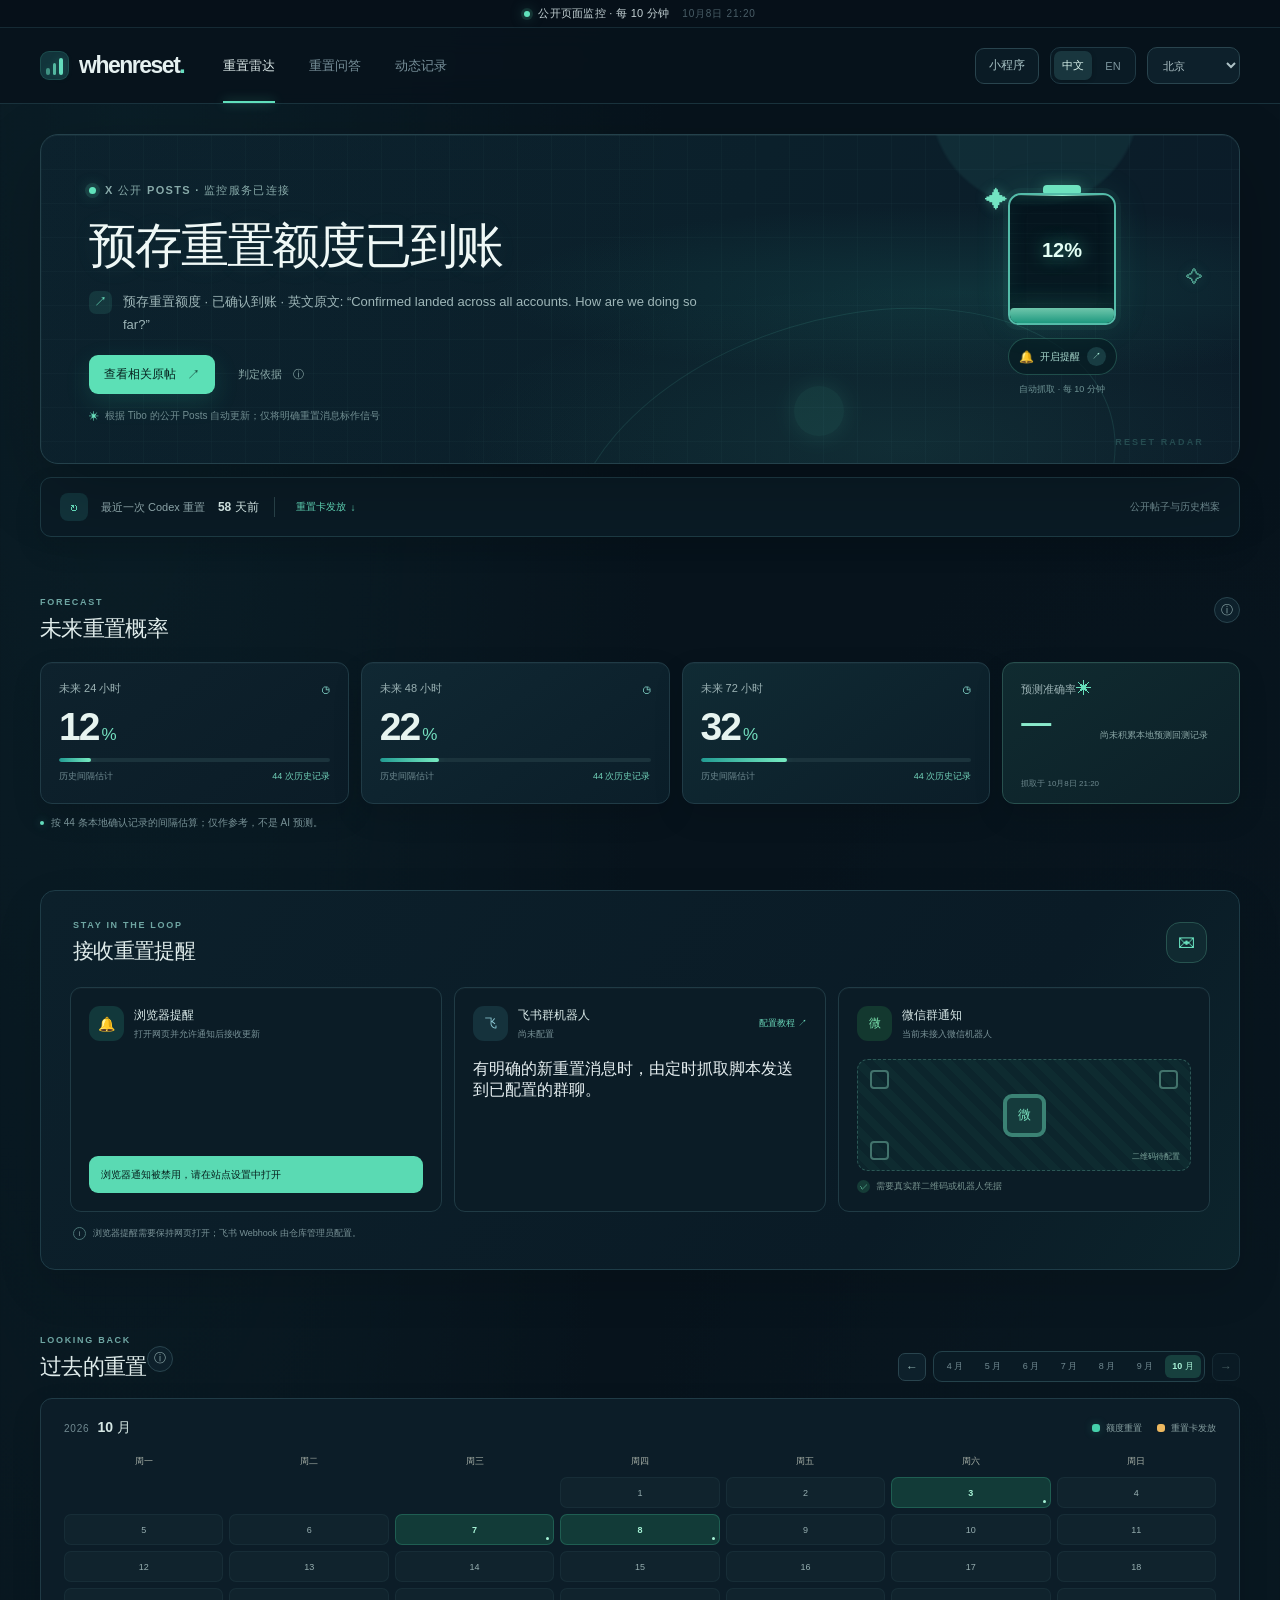
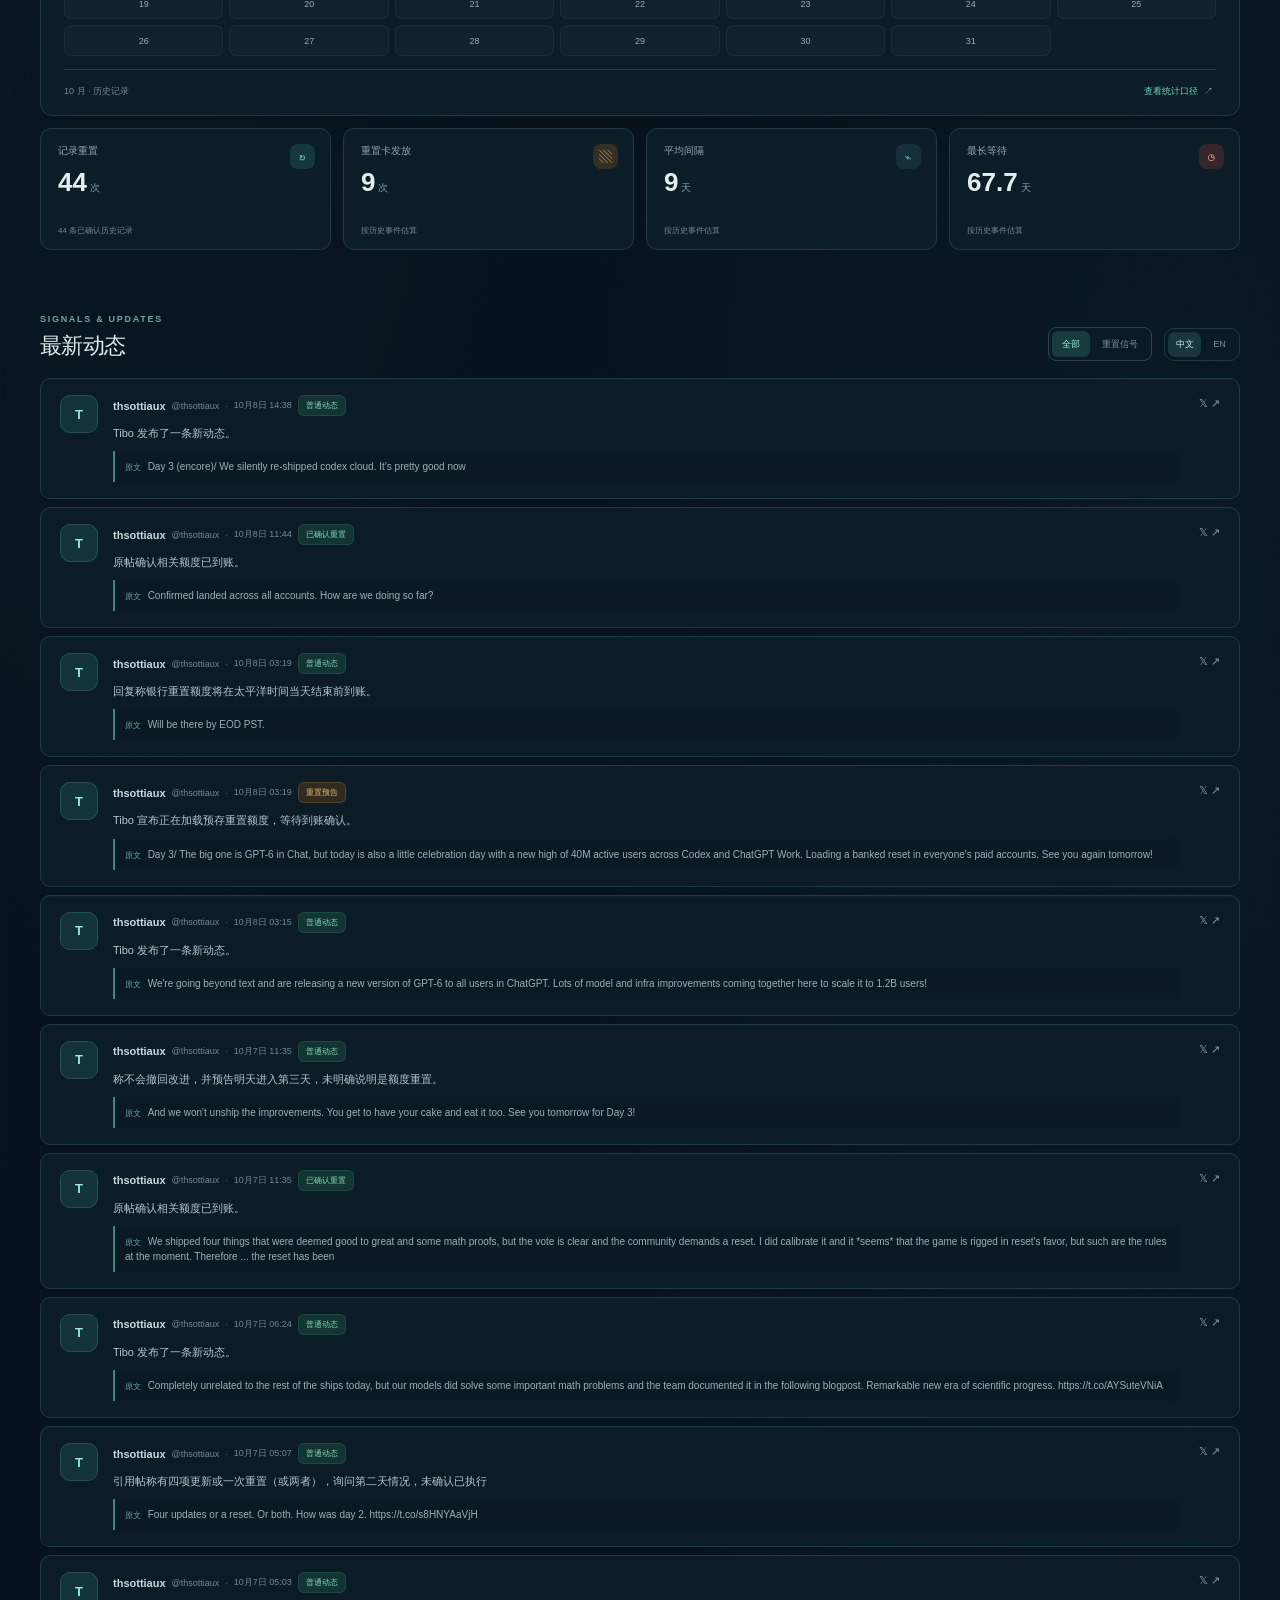
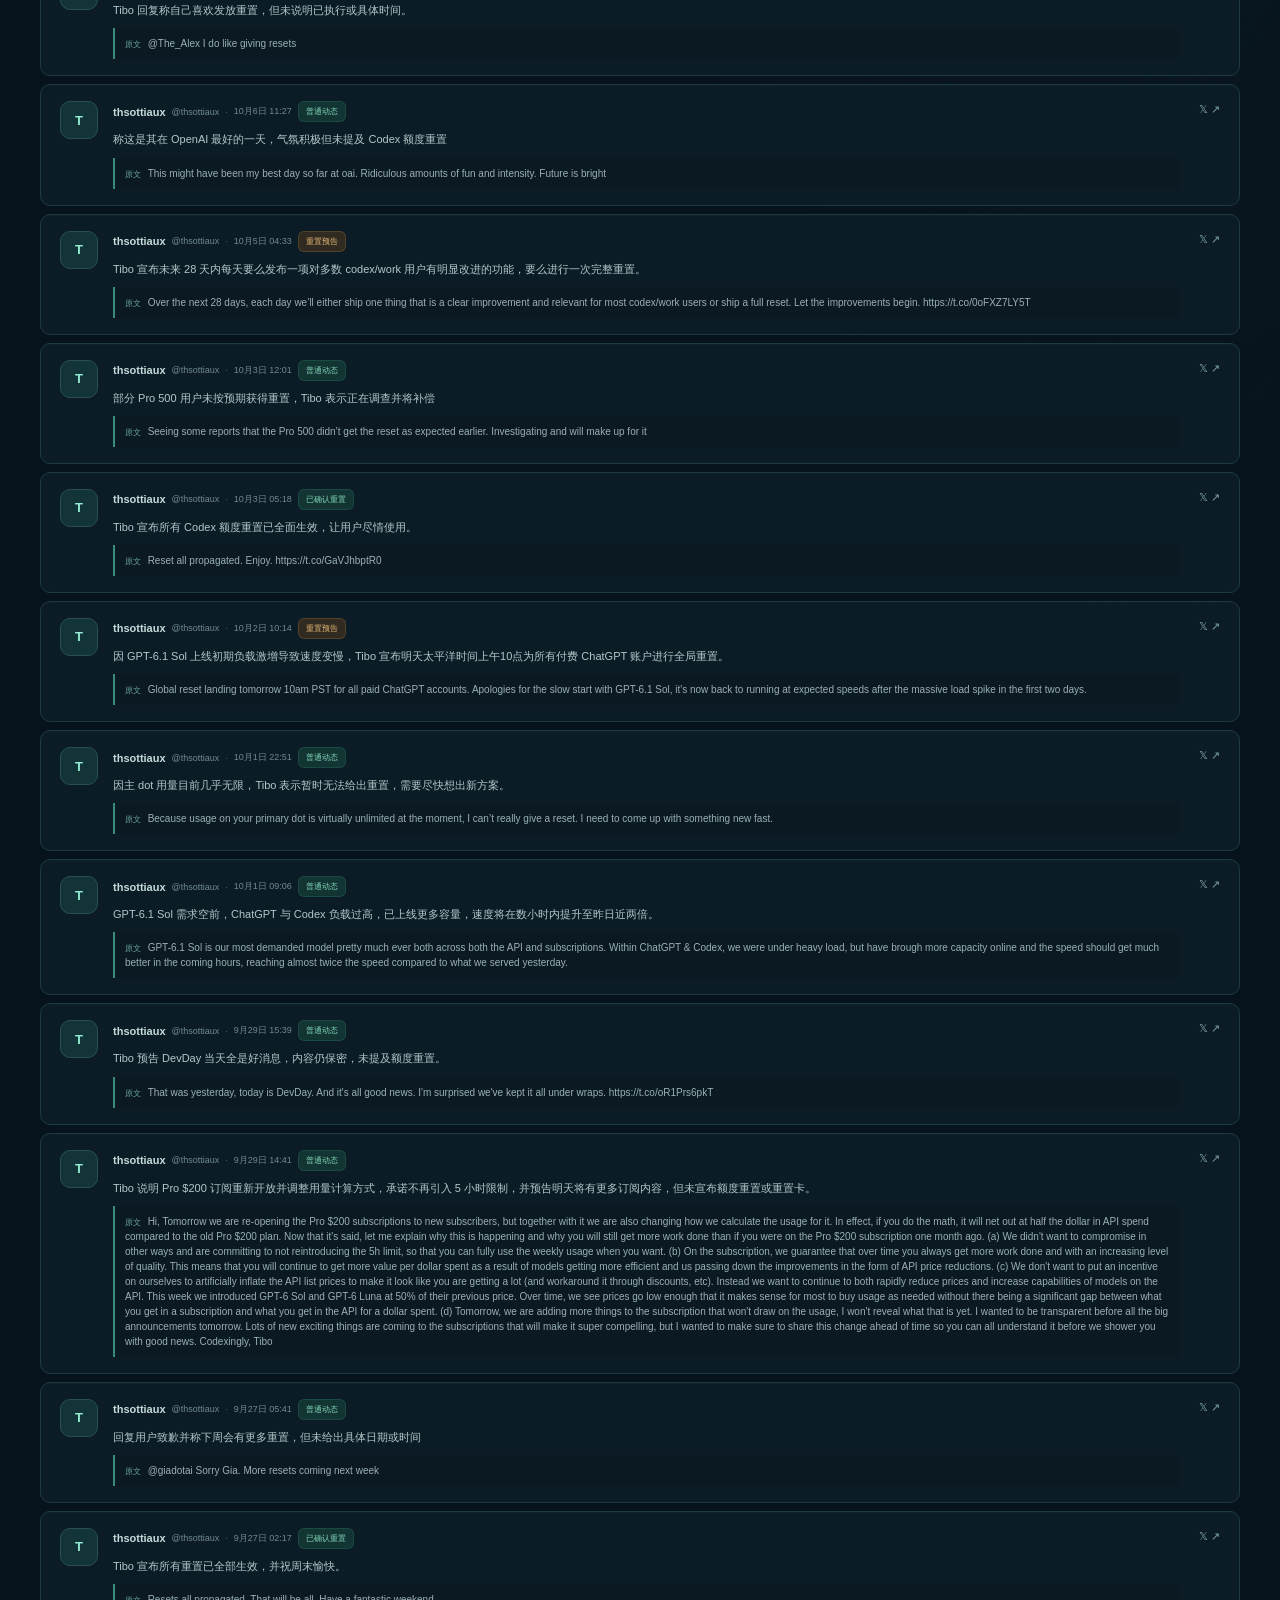
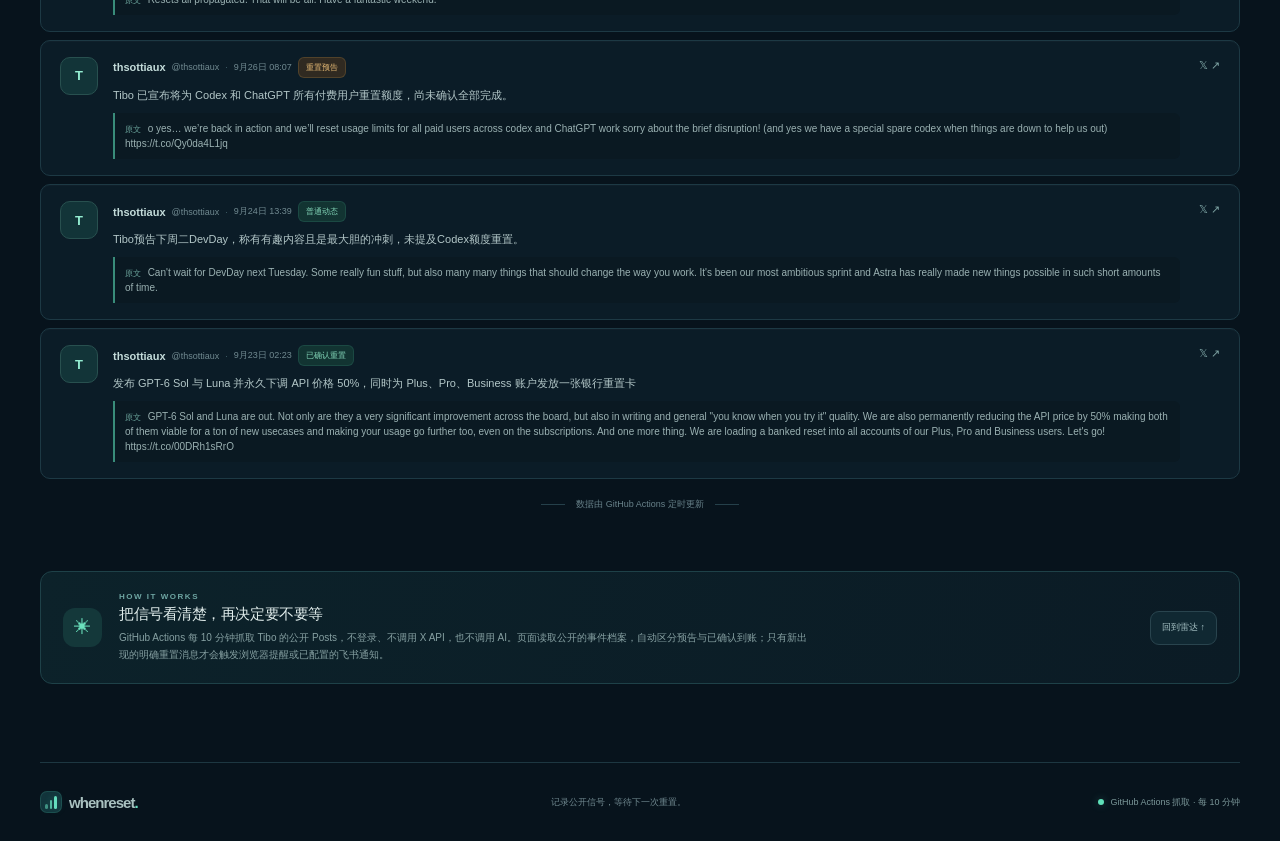
==== index.html @ 8fe9913c "Build GitHub Pages reset monitor" ====
<!doctype html>
<html lang="zh-CN">
<head>
  <meta charset="utf-8">
  <meta name="viewport" content="width=device-width, initial-scale=1">
  <meta name="theme-color" content="#07131c">
  <meta name="description" content="WHENRESET · Codex 重置监控">
  <title>Codex 重置监控 · WHENRESET</title>
  <link rel="stylesheet" href="./styles.css">
  <link rel="stylesheet" href="./signal-console.css">
  <script src="./app.js" defer></script>
</head>
<body>
  <div class="demo-ribbon"><span class="demo-dot" id="connectionDot"></span><span id="demoBadge" data-copy="demoBadge">本机公开抓取 · 正在连接</span><span class="demo-ribbon__date" id="lastUpdatedAt">等待首次抓取</span></div>
  <header class="site-header">
    <div class="header-inner">
      <a class="brand" href="#top" aria-label="WHENRESET 首页">
        <span class="brand-mark"><span></span><span></span><span></span></span>
        <span>whenreset<span class="brand-period">.</span></span>
      </a>
      <nav class="primary-nav" aria-label="主导航">
        <a class="active" href="#radar" data-copy="navRadar">重置雷达</a>
        <a href="#how" data-copy="navGuide">重置问答</a>
        <a href="#feed" data-copy="navCases">动态记录</a>
      </nav>
      <div class="header-actions">
        <button class="button button--small button--outline" id="miniProgramButton" data-copy="miniProgram">小程序</button>
        <div class="language-switch" aria-label="页面语言">
          <button class="selected" type="button" data-lang="zh">中文</button>
          <button type="button" data-lang="en">EN</button>
        </div>
        <label class="sr-only" for="timezone" data-copy="timezoneLabel">选择显示时区</label>
        <select id="timezone" class="timezone-select">
          <option value="Asia/Shanghai" data-copy="tzBeijing">北京</option>
          <option value="UTC">UTC</option>
          <option value="America/Los_Angeles" data-copy="tzLosAngeles">洛杉矶</option>
          <option value="America/New_York" data-copy="tzNewYork">纽约</option>
          <option value="Europe/London" data-copy="tzLondon">伦敦</option>
          <option value="Asia/Tokyo" data-copy="tzTokyo">东京</option>
        </select>
      </div>
      <button class="mobile-menu" id="mobileMenu" aria-label="打开导航"><span></span><span></span></button>
    </div>
  </header>

  <main id="top" class="page-shell">
    <section class="hero-panel" id="radar" aria-labelledby="heroTitle">
      <div class="hero-orb hero-orb--one"></div><div class="hero-orb hero-orb--two"></div>
      <div class="hero-copy">
        <div class="eyebrow"><span class="pulse-dot"></span><span id="connectionBadge" data-copy="heroEyebrow">重点关注 · 本地时间</span></div>
          <h1 id="heroTitle" data-copy="heroTitle">正在读取监控数据</h1>
        <div class="hero-summary">
          <span class="summary-mark">↗</span>
          <p id="heroSummary" data-copy="heroSummary">页面会读取本机脚本抓取的 Tibo 公开 Posts；等待本地数据服务连接。</p>
        </div>
        <div class="hero-actions">
          <a class="button button--dark" href="https://x.com/thsottiaux" target="_blank" rel="noreferrer">
            <span data-copy="viewPost">查看相关原帖</span><span class="button-arrow">↗</span>
          </a>
          <button class="button button--text" data-modal="basis" type="button"><span data-copy="whySignal">为什么是积极信号</span><span>ⓘ</span></button>
        </div>
        <div class="hero-footnote"><span class="mini-star">✳</span><span data-copy="heroDisclaimer">基于公开信息的观察，不代表官方到账确认</span></div>
      </div>
      <div class="hero-art" aria-label="历史重置概率估算">
        <span class="art-spark art-spark--a">✦</span><span class="art-spark art-spark--b">✧</span>
        <div class="battery-shell" id="batteryShell" aria-label="基于历史的重置概率">
          <div class="battery-cap"></div><div class="battery-inner"><div class="battery-fill" id="batteryFill"></div><div class="battery-face"><span class="eye eye--left"></span><span class="eye eye--right"></span><span class="smile"></span></div></div>
          <div class="battery-percent" id="batteryPercent">—</div>
        </div>
        <a class="wish-button" href="#subscribe"><span>🔔</span><span data-copy="wish">开启提醒</span><b>↗</b></a>
        <span class="art-caption" data-copy="localDemo">本机抓取 · 每 5 分钟</span>
      </div>
      <span class="hero-watermark">RESET RADAR</span>
    </section>

    <section class="last-reset-strip">
      <div class="strip-icon">↻</div>
      <span data-copy="lastReset">最近一次 Codex 重置</span>
      <strong id="lastResetValue" data-copy="oneDayAgo">—</strong>
      <span class="strip-separator"></span>
      <button class="text-link" type="button" data-modal="resetCard"><span data-copy="cardIssued">重置卡发放</span><span>↓</span></button>
      <span class="strip-meta" data-copy="communityConfirm">公开帖子与历史档案</span>
    </section>

    <section class="probability-section" aria-labelledby="probTitle">
      <div class="section-heading">
        <div><span class="section-kicker" data-copy="forecastKicker">FORECAST</span><h2 id="probTitle" data-copy="forecastTitle">未来重置概率</h2></div>
        <button class="info-button" type="button" data-modal="probability" aria-label="概率说明">ⓘ</button>
      </div>
      <div class="probability-grid">
        <article class="prob-card prob-card--first"><div class="prob-top"><span data-copy="within24">未来 24 小时</span><span class="prob-icon">◷</span></div><div class="prob-number"><strong id="prob24">—</strong><span id="prob24Suffix"></span></div><div class="prob-meter"><span id="meter24" style="--meter:0%"></span></div><div class="prob-foot"><span data-copy="sampleModel">历史间隔估计</span><span id="prob24Note">—</span></div></article>
        <article class="prob-card prob-card--second"><div class="prob-top"><span data-copy="within48">未来 48 小时</span><span class="prob-icon">◷</span></div><div class="prob-number"><strong id="prob48">—</strong><span id="prob48Suffix"></span></div><div class="prob-meter"><span id="meter48" style="--meter:0%"></span></div><div class="prob-foot"><span data-copy="sampleModel">历史间隔估计</span><span id="prob48Note">—</span></div></article>
        <article class="prob-card prob-card--third"><div class="prob-top"><span data-copy="within72">未来 72 小时</span><span class="prob-icon">◷</span></div><div class="prob-number"><strong id="prob72">—</strong><span id="prob72Suffix"></span></div><div class="prob-meter"><span id="meter72" style="--meter:0%"></span></div><div class="prob-foot"><span data-copy="sampleModel">历史间隔估计</span><span id="prob72Note">—</span></div></article>
        <article class="accuracy-card"><div class="accuracy-top"><span data-copy="accuracy">预测准确率</span><span class="accuracy-spark">✳</span></div><strong id="accuracyValue">—</strong><div class="accuracy-copy" id="accuracyHint" data-copy="accuracyHint">本地尚无足够的预测回测记录</div><span class="accuracy-date" id="updatedAt" data-copy="updatedAt">尚未更新</span></article>
      </div>
      <p class="section-note"><span class="note-dot"></span><span id="probDisclaimer" data-copy="probDisclaimer">历史样本不足时不显示概率估算。</span></p>
    </section>

    <section class="subscribe-section" id="subscribe">
      <div class="subscribe-heading"><div><span class="section-kicker" data-copy="notifyKicker">STAY IN THE LOOP</span><h2 data-copy="notifyTitle">接收重置提醒</h2></div><span class="subscribe-illustration">✉</span></div>
      <div class="subscribe-grid">
        <article class="subscribe-card">
          <div class="subscribe-card__head"><span class="channel-icon channel-icon--mail">🔔</span><div><h3 data-copy="browserTitle">浏览器提醒</h3><p data-copy="browserHint">打开网页并允许通知后接收更新</p></div></div>
          <button class="button button--olive button--full" id="browserAlertButton" type="button"><span data-copy="browserAlert">开启本机浏览器提醒</span><span>→</span></button>
        </article>
        <article class="subscribe-card">
          <div class="subscribe-card__head"><span class="channel-icon channel-icon--feishu">飞</span><div><h3 data-copy="feishuTitle">飞书群机器人</h3><p id="feishuStatus" data-copy="feishuHint">可选：管理员在仓库密钥中配置</p></div><button class="help-link" type="button" data-modal="feishuHelp" data-copy="setupGuide">配置教程 ↗</button></div>
          <p class="channel-note" data-copy="feishuBody">有明确的新重置消息时，由定时抓取脚本发送到已配置的群聊。</p>
        </article>
        <div class="subscribe-card subscribe-card--wechat">
          <div class="subscribe-card__head"><span class="channel-icon channel-icon--wechat">微</span><div><h3 data-copy="wechatTitle">微信群通知</h3><p data-copy="wechatHint">扫码加入提醒群</p></div></div>
          <button class="qr-placeholder" type="button" id="qrButton" aria-label="查看微信群二维码"><span class="qr-corners"><i></i><i></i><i></i></span><span class="qr-symbol">微</span><span class="qr-caption" data-copy="qrDemo">二维码待配置</span></button>
          <div class="qr-bottom"><span class="qr-check">✓</span><span data-copy="qrComing">真实通知接入后开放</span></div>
        </div>
      </div>
      <p class="demo-note"><span>i</span><span id="formDisclaimer" data-copy="formDisclaimer">浏览器提醒需要保持网页打开；飞书 Webhook 由仓库管理员配置。</span></p>
    </section>

    <section class="history-section" id="history">
      <div class="history-header">
        <div class="section-heading section-heading--compact"><div><span class="section-kicker" data-copy="historyKicker">LOOKING BACK</span><h2 data-copy="historyTitle">过去的重置</h2></div><button class="info-button" type="button" data-modal="historyHelp" aria-label="历史统计说明">ⓘ</button></div>
        <div class="history-controls"><button class="month-arrow" id="prevMonth" aria-label="上个月">←</button><div class="month-tabs" id="monthTabs"></div><button class="month-arrow" id="nextMonth" aria-label="下个月">→</button></div>
      </div>
      <div class="calendar-card">
        <div class="calendar-top"><div><span class="calendar-year">2026</span><strong id="selectedMonthLabel">10 月</strong></div><div class="calendar-legend"><span><i class="legend-dot legend-dot--reset"></i><span data-copy="resetLegend">额度重置</span></span><span><i class="legend-dot legend-dot--card"></i><span data-copy="cardLegend">重置卡发放</span></span></div></div>
        <div class="calendar-grid" id="calendarGrid"></div>
        <div class="calendar-bottom"><span id="calendarCaption">10 月 · 等待本机数据</span><button class="calendar-more" data-modal="historyHelp" type="button"><span data-copy="historyDetails">查看统计口径</span><span>↗</span></button></div>
      </div>
      <div class="stat-grid">
        <article class="stat-card"><span class="stat-icon">↻</span><span data-copy="statResets">记录重置</span><strong id="statResetsValue">—</strong><small id="statSource" data-copy="fromHistory">来自本地历史记录</small></article>
        <article class="stat-card"><span class="stat-icon stat-icon--amber">▧</span><span data-copy="statCards">重置卡发放</span><strong id="statCardsValue">—</strong><small data-copy="fromHistory">来自本地历史记录</small></article>
        <article class="stat-card"><span class="stat-icon stat-icon--blue">⌁</span><span data-copy="statAverage">平均间隔</span><strong id="statAverageValue">—</strong><small data-copy="fromHistory">按已确认事件估算</small></article>
        <article class="stat-card"><span class="stat-icon stat-icon--rose">◷</span><span data-copy="statLongest">最长等待</span><strong id="statLongestValue">—</strong><small data-copy="fromHistory">按已确认事件估算</small></article>
      </div>
    </section>

    <section class="feed-section" id="feed">
      <div class="feed-heading"><div><span class="section-kicker" data-copy="feedKicker">SIGNALS & UPDATES</span><h2 data-copy="feedTitle">最新动态</h2></div><div class="feed-actions"><div class="feed-filter" role="group" aria-label="动态筛选"><button class="selected" type="button" data-filter="all" data-copy="allUpdates">全部</button><button type="button" data-filter="signal" data-copy="signalOnly">重置信号</button></div><div class="language-switch language-switch--feed"><button class="selected" type="button" data-feed-lang="zh">中文</button><button type="button" data-feed-lang="en">EN</button></div></div></div>
      <div class="feed-list" id="feedList"></div>
      <div class="feed-end"><span></span><span id="feedEnd" data-copy="feedEnd">正在读取本机数据…</span><span></span></div>
    </section>

    <section class="how-section" id="how">
      <div class="how-icon">✳</div><div><span class="section-kicker" data-copy="howKicker">HOW IT WORKS</span><h2 data-copy="howTitle">把信号看清楚，再决定要不要等</h2><p data-copy="howCopy">后台每 5 分钟抓取 Tibo 的公开 Posts，不登录、不调用 X API。页面会区分重置预告和到账确认。</p></div><a href="#radar" class="button button--outline" data-copy="backToTop">回到雷达 ↑</a>
    </section>
  </main>

  <footer class="site-footer"><a class="brand brand--footer" href="#top"><span class="brand-mark"><span></span><span></span><span></span></span><span>whenreset<span class="brand-period">.</span></span></a><span data-copy="footerCopy">记录公开信号，等待下一次重置。</span><span class="footer-status"><i></i><span data-copy="previewOnly">本地公开抓取 · 每 5 分钟</span></span></footer>

  <div class="toast" id="toast" role="status" aria-live="polite"></div>
  <dialog class="info-dialog" id="infoDialog">
    <div class="dialog-top"><span class="dialog-symbol" id="dialogSymbol">✳</span><button class="dialog-close" id="dialogClose" aria-label="关闭">×</button></div>
    <span class="section-kicker" id="dialogKicker">ABOUT THIS PREVIEW</span><h2 id="dialogTitle">说明</h2><p id="dialogBody"></p><button class="button button--dark dialog-ok" id="dialogOk" type="button">知道了</button>
  </dialog>
  <div class="mobile-nav" id="mobileNav"><a href="#radar" data-copy="navRadar">重置雷达</a><a href="#how" data-copy="navGuide">重置问答</a><a href="#feed" data-copy="navCases">动态记录</a><a href="#subscribe" data-copy="notifyTitle">通知设置</a><div class="mobile-language"><span data-copy="pageLanguage">页面语言</span><div class="language-switch"><button class="selected" type="button" data-lang="zh">中文</button><button type="button" data-lang="en">EN</button></div></div></div>
</body>
</html>
---- styles.css ----
:root {
  color-scheme: light;
  --ink: #26392f;
  --ink-soft: #53645a;
  --muted: #87918a;
  --olive: #728768;
  --olive-dark: #52684d;
  --olive-pale: #e8efe4;
  --cream: #f7f8f4;
  --paper: #fff;
  --line: #e9ece7;
  --amber: #c78a41;
  --shadow: 0 18px 45px rgba(42, 59, 48, .055);
  font-family: 'DM Sans', 'Noto Sans SC', 'Microsoft YaHei', sans-serif;
  color: var(--ink);
  background: var(--cream);
  font-synthesis: none;
  text-rendering: optimizeLegibility;
}

* { box-sizing: border-box; }
html { scroll-behavior: smooth; scroll-padding-top: 96px; }
body { margin: 0; min-width: 320px; background: var(--cream); }
button, input, select { font: inherit; }
button, a, select { -webkit-tap-highlight-color: transparent; }
button { color: inherit; }
a { color: inherit; text-decoration: none; }
button:focus-visible, a:focus-visible, input:focus-visible, select:focus-visible { outline: 3px solid rgba(117, 143, 105, .34); outline-offset: 3px; }
.sr-only { position: absolute; width: 1px; height: 1px; padding: 0; margin: -1px; overflow: hidden; clip: rect(0, 0, 0, 0); white-space: nowrap; border: 0; }

.demo-ribbon { height: 28px; display: flex; justify-content: center; align-items: center; gap: 8px; color: #f8faf4; background: #35473d; font-size: 11px; letter-spacing: .025em; }
.demo-dot { width: 6px; height: 6px; border-radius: 50%; background: #e6bd73; box-shadow: 0 0 0 3px rgba(230, 189, 115, .18); }
.demo-ribbon__date { margin-left: 5px; opacity: .6; font-size: 10px; letter-spacing: .08em; }
.site-header { position: sticky; z-index: 5; top: 0; height: 76px; background: rgba(255,255,255,.93); border-bottom: 1px solid rgba(230, 233, 227, .8); backdrop-filter: blur(14px); }
.header-inner { width: min(1160px, calc(100% - 48px)); height: 100%; margin: auto; display: flex; align-items: center; gap: 43px; }
.brand { display: inline-flex; align-items: center; gap: 10px; flex: 0 0 auto; font-size: 23px; font-weight: 700; letter-spacing: -.07em; color: #34483b; }
.brand-period { color: #a2b28e; }
.brand-mark { width: 29px; height: 29px; display: inline-flex; align-items: end; gap: 3px; padding: 5px 6px; border-radius: 9px; background: #e9efe3; }
.brand-mark span { display: block; width: 4px; border-radius: 5px; background: #718466; }
.brand-mark span:nth-child(1) { height: 7px; opacity: .55; }
.brand-mark span:nth-child(2) { height: 12px; opacity: .78; }
.brand-mark span:nth-child(3) { height: 17px; }
.primary-nav { height: 100%; display: flex; align-items: center; gap: 34px; flex: 1; }
.primary-nav a { position: relative; display: inline-flex; height: 100%; align-items: center; color: #747e76; font-size: 13px; transition: color .2s; }
.primary-nav a:hover, .primary-nav a.active { color: #35483c; }
.primary-nav a.active::after { position: absolute; left: 0; right: 0; bottom: 0; height: 2px; background: #879b78; content: ''; }
.header-actions { display: flex; align-items: center; gap: 11px; }
.button { border: 0; border-radius: 11px; display: inline-flex; align-items: center; justify-content: center; gap: 11px; cursor: pointer; transition: transform .2s, background .2s, box-shadow .2s; font-weight: 600; }
.button:hover { transform: translateY(-1px); }
.button--small { min-height: 36px; padding: 0 13px; font-size: 12px; }
.button--outline { border: 1px solid #dfe5dc; background: transparent; color: #53654d; }
.button--outline:hover { background: #eff3eb; }
.language-switch { display: inline-flex; gap: 2px; padding: 3px; background: #f1f3ef; border-radius: 10px; }
.language-switch button { border: 0; border-radius: 7px; min-width: 38px; height: 29px; background: transparent; color: #818b83; font-size: 11px; cursor: pointer; }
.language-switch button.selected { color: #384b3e; background: #fff; box-shadow: 0 1px 4px rgba(22, 38, 27, .09); }
.timezone-select { min-height: 37px; max-width: 114px; padding: 0 27px 0 11px; border: 1px solid #e5e8e2; border-radius: 10px; color: #607064; background-color: #fff; font-size: 11px; cursor: pointer; }
.mobile-menu { display: none; }

.page-shell { width: min(1112px, calc(100% - 48px)); margin: 24px auto 78px; }
.hero-panel { position: relative; min-height: 282px; overflow: hidden; isolation: isolate; display: flex; justify-content: space-between; padding: 39px 43px 31px; border: 1px solid #e0e9db; border-radius: 25px; background: radial-gradient(circle at 78% 16%, rgba(253,255,248,.84) 0 0, transparent 28%), linear-gradient(118deg, #edf3e8, #e6eee2 53%, #e9efe4); }
.hero-panel::after { position: absolute; z-index: -1; right: 156px; bottom: -147px; width: 448px; height: 260px; border: 1px solid rgba(117, 145, 103, .13); border-radius: 50%; content: ''; transform: rotate(-17deg); }
.hero-orb { position: absolute; z-index: -1; border-radius: 50%; background: rgba(255,255,255,.42); filter: blur(1px); }
.hero-orb--one { width: 208px; height: 208px; right: 93px; top: -130px; }
.hero-orb--two { width: 50px; height: 50px; right: 415px; bottom: 19px; opacity: .45; }
.hero-copy { position: relative; z-index: 1; max-width: 690px; }
.eyebrow { display: inline-flex; align-items: center; gap: 9px; margin-bottom: 20px; color: #70806e; font-size: 11px; font-weight: 600; letter-spacing: .07em; }
.pulse-dot { width: 7px; height: 7px; border-radius: 50%; background: #8a9e7e; box-shadow: 0 0 0 4px rgba(138, 158, 126, .13); }
h1, h2, h3, p { margin-top: 0; }
.hero-panel h1 { margin: 0 0 17px; color: #2d4034; font-family: 'Playfair Display', 'Noto Sans SC', serif; font-size: clamp(33px, 4vw, 45px); font-weight: 600; letter-spacing: -.045em; line-height: 1.18; }
.hero-summary { display: flex; align-items: flex-start; gap: 11px; max-width: 625px; color: #627264; }
.summary-mark { display: inline-flex; flex: 0 0 23px; justify-content: center; align-items: center; width: 23px; height: 23px; margin-top: 1px; border-radius: 7px; background: rgba(124, 150, 109, .13); color: #69815f; font-size: 13px; }
.hero-summary p { margin: 0; font-size: 13px; line-height: 1.75; }
.hero-actions { display: flex; align-items: center; gap: 17px; margin-top: 19px; }
.button--dark { min-height: 39px; padding: 0 15px; background: #354a3d; color: #fbfcf7; box-shadow: 0 5px 12px rgba(45, 64, 52, .12); font-size: 12px; }
.button--dark:hover { background: #293d31; box-shadow: 0 8px 16px rgba(45, 64, 52, .18); }
.button-arrow { font-size: 13px; opacity: .76; }
.button--text { min-height: 35px; background: transparent; color: #70806d; font-size: 11px; }
.button--text:hover { color: #374b3e; }
.hero-footnote { display: flex; align-items: center; gap: 6px; margin-top: 15px; color: #91a08c; font-size: 10px; }
.mini-star { color: #97a786; }
.hero-art { z-index: 1; width: 191px; margin: -1px 7px 0 20px; display: flex; flex-direction: column; align-items: center; justify-content: flex-start; }
.art-spark { position: absolute; color: #9ba98d; font-size: 23px; }
.art-spark--a { top: 52px; right: 231px; }
.art-spark--b { top: 133px; right: 36px; font-size: 17px; }
.battery-shell { position: relative; display: flex; flex-direction: column; align-items: center; padding-top: 8px; cursor: pointer; transition: transform .2s; }
.battery-shell:hover { transform: translateY(-3px); }
.battery-cap { width: 38px; height: 9px; border-radius: 7px 7px 3px 3px; background: #829579; }
.battery-inner { position: relative; width: 102px; height: 126px; overflow: hidden; border: 6px solid #829579; border-radius: 20px 20px 16px 16px; background: rgba(255,255,255,.72); box-shadow: 0 10px 26px rgba(72, 95, 68, .12), inset 0 0 0 3px rgba(255,255,255,.54); }
.battery-fill { position: absolute; right: 0; bottom: 0; left: 0; height: 17%; border-radius: 8px 8px 9px 9px; background: linear-gradient(0deg, #a9c392, #b6c99c); transition: height .45s cubic-bezier(.2,.8,.2,1); }
.battery-face { position: absolute; right: 0; bottom: 14px; left: 0; display: flex; align-items: center; justify-content: center; gap: 18px; height: 15px; }
.eye { width: 4px; height: 5px; border-radius: 5px; background: #556c52; }
.smile { position: absolute; top: 10px; left: 50%; width: 9px; height: 4px; border-bottom: 1.5px solid #556c52; border-radius: 0 0 8px 8px; transform: translateX(-50%); }
.battery-percent { margin-top: 9px; color: #657a5f; font-family: 'Playfair Display', serif; font-size: 17px; font-weight: 700; }
.wish-button { display: flex; align-items: center; gap: 6px; margin-top: 9px; padding: 8px 10px; border: 1px solid rgba(133, 154, 122, .19); border-radius: 20px; color: #657a5f; background: rgba(255,255,255,.5); font-size: 10px; cursor: pointer; transition: background .2s, transform .2s; }
.wish-button:hover { background: rgba(255,255,255,.85); transform: translateY(-1px); }
.wish-button > span:first-child { font-size: 12px; }
.wish-button b { display: inline-grid; place-items: center; min-width: 19px; height: 19px; margin-left: 1px; border-radius: 50%; background: #f5f7f1; font-size: 9px; font-weight: 600; }
.art-caption { margin-top: 8px; color: #a0ad98; font-size: 9px; }
.hero-watermark { position: absolute; right: 35px; bottom: 16px; color: rgba(102, 127, 94, .13); font-size: 9px; font-weight: 700; letter-spacing: .21em; }

.last-reset-strip { min-height: 56px; display: flex; align-items: center; gap: 12px; margin-top: 13px; padding: 0 19px; border: 1px solid #eceee9; border-radius: 13px; background: rgba(255,255,255,.85); color: #707b72; font-size: 11px; }
.strip-icon { display: grid; place-items: center; width: 28px; height: 28px; border-radius: 8px; background: #f2f4ef; color: #809274; font-size: 16px; }
.last-reset-strip strong { color: #34463a; font-size: 12px; font-weight: 700; }
.strip-separator { width: 1px; height: 20px; margin: 0 2px; background: #e7eae4; }
.text-link { display: inline-flex; align-items: center; gap: 5px; border: 0; background: transparent; color: #6d8164; font-size: 10px; cursor: pointer; }
.text-link:hover { color: #354a3d; }
.strip-meta { margin-left: auto; color: #a0a9a0; font-size: 10px; }

.probability-section, .subscribe-section, .history-section, .feed-section { margin-top: 57px; }
.section-heading { display: flex; align-items: flex-start; justify-content: space-between; margin-bottom: 18px; }
.section-kicker { display: block; margin-bottom: 7px; color: #9aa398; font-size: 9px; font-weight: 700; letter-spacing: .16em; }
.section-heading h2, .subscribe-heading h2, .feed-heading h2, .how-section h2 { margin: 0; color: #2e4035; font-size: 22px; font-weight: 600; letter-spacing: -.03em; }
.info-button { display: inline-grid; place-items: center; width: 26px; height: 26px; border: 1px solid #e3e8e0; border-radius: 50%; color: #93a08f; background: #fff; font-size: 12px; cursor: pointer; }
.info-button:hover { background: #edf2e9; color: #536a4f; }
.probability-grid { display: grid; grid-template-columns: repeat(3, minmax(0, 1fr)) minmax(160px, .77fr); gap: 12px; }
.prob-card, .accuracy-card { min-height: 142px; padding: 17px 18px 14px; border: 1px solid #eaede8; border-radius: 15px; background: #fff; box-shadow: 0 5px 16px rgba(38, 57, 47, .025); }
.prob-card--second { background: linear-gradient(145deg, #fff 63%, #f7f8f1); }
.prob-card--third { background: linear-gradient(145deg, #fff 60%, #f2f6ef); }
.prob-top, .accuracy-top { display: flex; justify-content: space-between; align-items: center; color: #79847b; font-size: 11px; }
.prob-icon { color: #a7b19f; font-size: 15px; }
.prob-number { display: flex; align-items: baseline; margin-top: 10px; color: #32483a; }
.prob-number strong { font-family: 'Playfair Display', serif; font-size: 39px; font-weight: 600; line-height: 1; letter-spacing: -.05em; }
.prob-number span { margin-left: 3px; color: #84937f; font-family: 'Playfair Display', serif; font-size: 17px; }
.prob-meter { width: 100%; height: 4px; overflow: hidden; margin-top: 12px; border-radius: 6px; background: #eff1ed; }
.prob-meter span { display: block; width: var(--meter); height: 100%; border-radius: inherit; background: linear-gradient(90deg, #94a887, #c4d1b5); }
.prob-foot { display: flex; justify-content: space-between; margin-top: 8px; color: #a1a9a1; font-size: 9px; }
.prob-foot span:last-child { color: #768d6c; }
.accuracy-card { position: relative; display: flex; flex-direction: column; align-items: flex-start; background: #eff3ea; border-color: #e4ebdd; }
.accuracy-spark { color: #9aa98e; font-size: 16px; }
.accuracy-card > strong { margin-top: 10px; color: #4e654b; font-family: 'Playfair Display', serif; font-size: 30px; line-height: 1; }
.accuracy-card > strong span { font-size: 14px; }
.accuracy-copy { position: absolute; margin: 49px 0 0 79px; color: #879483; font-size: 9px; line-height: 1.5; }
.accuracy-date { margin-top: auto; color: #9aa598; font-size: 8px; }
.section-note { display: flex; align-items: center; gap: 7px; margin: 12px 0 0; color: #a2aaa1; font-size: 10px; }
.note-dot { width: 4px; height: 4px; border-radius: 50%; background: #aab5a3; }

.subscribe-section { padding: 27px; border: 1px solid #eaede7; border-radius: 20px; background: linear-gradient(120deg, #f0f3eb, #f5f6f1); }
.subscribe-heading { display: flex; justify-content: space-between; align-items: center; margin: 0 3px 21px; }
.subscribe-heading h2 { font-size: 21px; }
.subscribe-illustration { display: grid; place-items: center; width: 41px; height: 41px; border: 1px solid #dfe7d9; border-radius: 14px; color: #809475; background: rgba(255,255,255,.62); font-size: 17px; transform: rotate(-7deg); }
.subscribe-grid { display: grid; grid-template-columns: repeat(3, minmax(0, 1fr)); gap: 13px; }
.subscribe-card { min-width: 0; min-height: 225px; display: flex; flex-direction: column; padding: 18px; border: 1px solid #e9ede5; border-radius: 15px; background: rgba(255,255,255,.9); }
.subscribe-card__head { display: flex; align-items: center; gap: 10px; margin-bottom: 18px; }
.channel-icon { display: grid; place-items: center; flex: 0 0 35px; width: 35px; height: 35px; border-radius: 11px; font-size: 14px; }
.channel-icon--mail { color: #667f60; background: #edf3e9; }
.channel-icon--feishu { color: #6c7b90; background: #eff2f7; font-size: 12px; }
.channel-icon--wechat { color: #668963; background: #edf4ec; font-size: 12px; }
.subscribe-card__head h3 { margin: 0 0 4px; font-size: 12px; font-weight: 600; }
.subscribe-card__head p { margin: 0; color: #a1aaa2; font-size: 9px; }
.help-link { margin-left: auto; padding: 5px 0 5px 6px; border: 0; color: #84947d; background: transparent; font-size: 9px; white-space: nowrap; cursor: pointer; }
.help-link:hover { color: #4a6146; }
.input-with-icon { position: relative; display: flex; align-items: center; height: 39px; margin-bottom: 9px; padding: 0 11px; border: 1px solid #e7ebe4; border-radius: 9px; background: #fbfcfa; color: #a4aea4; }
.input-with-icon:focus-within { border-color: #a9b99e; background: #fff; }
.input-with-icon > span { width: 17px; color: #9aa794; font-size: 12px; }
.input-with-icon input { width: 100%; height: 100%; border: 0; outline: 0; background: transparent; color: #435548; font-size: 10px; }
.input-with-icon input::placeholder { color: #b2bab2; }
.input-with-icon:focus-within { outline: 3px solid rgba(117, 143, 105, .15); outline-offset: 1px; }
.button--olive { min-height: 37px; padding: 0 12px; color: #fff; background: #718668; font-size: 10px; }
.button--olive:hover { background: #5e7555; box-shadow: 0 5px 12px rgba(78, 102, 71, .15); }
.button--full { width: 100%; justify-content: space-between; margin-top: auto; }
.qr-placeholder { position: relative; display: flex; align-items: center; justify-content: center; flex: 1; min-height: 95px; overflow: hidden; border: 1px dashed #dce5d8; border-radius: 11px; background: repeating-linear-gradient(45deg, #f7f9f5, #f7f9f5 8px, #f3f6f1 8px, #f3f6f1 16px); color: #9aaa91; cursor: pointer; }
.qr-symbol { display: grid; place-items: center; width: 43px; height: 43px; border: 4px solid #b3c1a9; border-radius: 9px; background: #eff4eb; color: #76896c; font-size: 13px; font-weight: 700; }
.qr-caption { position: absolute; right: 10px; bottom: 8px; color: #a5b09f; font-size: 8px; }
.qr-corners i { position: absolute; width: 19px; height: 19px; border: 2px solid #c4d0bd; border-radius: 4px; }
.qr-corners i:nth-child(1) { top: 10px; left: 12px; }
.qr-corners i:nth-child(2) { top: 10px; right: 12px; }
.qr-corners i:nth-child(3) { bottom: 10px; left: 12px; }
.qr-bottom { display: flex; align-items: center; gap: 6px; margin-top: 9px; color: #9ba79a; font-size: 9px; }
.qr-check { display: inline-grid; place-items: center; width: 13px; height: 13px; border-radius: 50%; color: #738a6a; background: #edf3e8; font-size: 8px; }
.demo-note { display: flex; align-items: center; gap: 7px; margin: 15px 3px 0; color: #9da69d; font-size: 9px; }
.demo-note > span:first-child { display: grid; place-items: center; width: 13px; height: 13px; border: 1px solid #b7c1b2; border-radius: 50%; font-size: 8px; }

.history-section { margin-top: 63px; }
.history-header { display: flex; align-items: flex-end; justify-content: space-between; gap: 20px; margin-bottom: 16px; }
.section-heading--compact { align-items: center; margin: 0; }
.history-controls { display: flex; align-items: center; gap: 7px; }
.month-arrow { display: grid; place-items: center; width: 28px; height: 28px; border: 1px solid #e6eae3; border-radius: 8px; background: #fff; color: #81917d; font-size: 12px; cursor: pointer; }
.month-arrow:hover { background: #eef2ea; }
.month-tabs { display: flex; gap: 2px; padding: 3px; border: 1px solid #e8ebe5; border-radius: 9px; background: #fff; }
.month-tab { min-width: 36px; height: 23px; padding: 0 7px; border: 0; border-radius: 6px; background: transparent; color: #a1aaa2; font-size: 9px; cursor: pointer; }
.month-tab.selected { color: #4a6146; background: #eaf0e5; font-weight: 600; }
.calendar-card { padding: 20px 23px 14px; border: 1px solid #e9ece6; border-radius: 16px; background: #fff; box-shadow: 0 6px 18px rgba(38, 57, 47, .02); }
.calendar-top { display: flex; align-items: center; justify-content: space-between; margin-bottom: 18px; }
.calendar-top > div:first-child { display: flex; align-items: baseline; gap: 8px; }
.calendar-year { color: #abb3a9; font-size: 10px; letter-spacing: .08em; }
.calendar-top strong { color: #435547; font-size: 14px; font-weight: 600; }
.calendar-legend { display: flex; align-items: center; gap: 15px; color: #939d94; font-size: 9px; }
.calendar-legend > span { display: inline-flex; align-items: center; gap: 6px; }
.legend-dot { display: inline-block; width: 8px; height: 8px; border-radius: 3px; }
.legend-dot--reset { background: #dbe8d3; }
.legend-dot--card { background: #f3e5ca; }
.calendar-grid { display: grid; grid-template-columns: repeat(7, minmax(0, 1fr)); gap: 6px; }
.calendar-weekday { padding: 0 0 3px; color: #aab2a9; text-align: center; font-size: 9px; }
.calendar-day { position: relative; min-height: 31px; display: grid; place-items: center; border-radius: 8px; background: #f6f7f4; color: #879189; font-size: 9px; transition: transform .15s, background .15s; }
.calendar-day.empty { background: transparent; }
.calendar-day:not(.empty):hover { background: #eef2ea; transform: translateY(-1px); }
.calendar-day.reset-day { color: #4f6948; background: #e4eedc; font-weight: 700; }
.calendar-day.card-day { color: #9b723e; background: #f6eddc; font-weight: 700; }
.calendar-day.today { box-shadow: inset 0 0 0 1px #8fa181; }
.calendar-day.reset-day::after, .calendar-day.card-day::after { position: absolute; right: 4px; bottom: 4px; width: 3px; height: 3px; border-radius: 50%; background: currentColor; content: ''; }
.calendar-bottom { display: flex; align-items: center; justify-content: space-between; margin-top: 13px; padding-top: 12px; border-top: 1px solid #f0f1ed; color: #a5ada5; font-size: 9px; }
.calendar-more { display: inline-flex; align-items: center; gap: 6px; padding: 3px; border: 0; color: #788b6f; background: transparent; font-size: 9px; cursor: pointer; }
.stat-grid { display: grid; grid-template-columns: repeat(4, minmax(0, 1fr)); gap: 12px; margin-top: 12px; }
.stat-card { position: relative; min-height: 122px; display: flex; flex-direction: column; align-items: flex-start; padding: 15px 17px 13px; border: 1px solid #eaede7; border-radius: 13px; background: #fff; }
.stat-icon { position: absolute; top: 15px; right: 15px; display: grid; place-items: center; width: 25px; height: 25px; border-radius: 8px; color: #78916d; background: #eff3eb; font-size: 13px; }
.stat-icon--amber { color: #ad8952; background: #f6f0e4; }
.stat-icon--blue { color: #748a9e; background: #edf1f5; }
.stat-icon--rose { color: #a07f79; background: #f5eeec; }
.stat-card > span:not(.stat-icon) { color: #8c978d; font-size: 10px; }
.stat-card strong { margin-top: 11px; color: #3d5143; font-family: 'Playfair Display', serif; font-size: 26px; font-weight: 600; line-height: 1; }
.stat-card strong span { margin-left: 3px; color: #879287; font-family: 'DM Sans', sans-serif; font-size: 10px; font-weight: 500; }
.stat-card small { margin-top: auto; color: #adb5ac; font-size: 8px; }

.feed-section { padding-top: 3px; }
.feed-heading { display: flex; justify-content: space-between; align-items: flex-end; margin-bottom: 17px; }
.feed-actions { display: flex; align-items: center; gap: 12px; }
.feed-filter { display: inline-flex; gap: 2px; padding: 3px; border: 1px solid #e8ebe5; border-radius: 9px; background: #fff; }
.feed-filter button { min-height: 26px; padding: 0 10px; border: 0; border-radius: 6px; color: #929c93; background: transparent; font-size: 9px; cursor: pointer; }
.feed-filter button.selected { color: #53684d; background: #edf2e9; }
.language-switch--feed button { min-width: 33px; height: 25px; font-size: 9px; }
.feed-list { display: grid; gap: 9px; }
.feed-item { position: relative; display: grid; grid-template-columns: 40px minmax(0, 1fr) auto; gap: 13px; padding: 16px 19px; border: 1px solid #eaede7; border-radius: 14px; background: #fff; transition: border-color .2s, transform .2s; }
.feed-item:hover { border-color: #dce5d7; transform: translateY(-1px); }
.feed-avatar { display: grid; place-items: center; width: 38px; height: 38px; border: 1px solid #e7ebe4; border-radius: 13px; color: #4e674d; background: #eff3eb; font-size: 13px; font-weight: 700; }
.feed-avatar--site { color: #927442; background: #f6f1e6; }
.feed-content { min-width: 0; }
.feed-meta { display: flex; flex-wrap: wrap; align-items: center; gap: 6px; color: #a1aaa2; font-size: 9px; }
.feed-name { color: #4a5d4e; font-size: 11px; font-weight: 600; }
.feed-handle { color: #a1aaa2; }
.feed-sep { color: #cad0c8; }
.feed-pill { padding: 4px 7px; border-radius: 6px; color: #75886b; background: #f0f4ec; font-size: 8px; }
.feed-pill--amber { color: #a98046; background: #f8f1e5; }
.feed-pill--muted { color: #888f89; background: #f2f3f1; }
.feed-summary { margin: 8px 0 0; color: #59665b; font-size: 11px; line-height: 1.65; }
.feed-original { margin: 9px 0 0; padding: 8px 10px; border-left: 2px solid #d9e2d2; border-radius: 0 7px 7px 0; color: #81907f; background: #f8faf6; font-size: 10px; line-height: 1.5; }
.feed-original b { margin-right: 6px; color: #9aa698; font-size: 8px; font-weight: 600; letter-spacing: .04em; }
.feed-source { display: inline-flex; align-items: center; align-self: flex-start; gap: 5px; margin: 2px 0 0 6px; color: #a0aaa1; font-size: 11px; }
.feed-source:hover { color: #51694d; }
.feed-end { display: flex; justify-content: center; align-items: center; gap: 11px; padding: 19px 0 0; color: #afb7af; font-size: 9px; }
.feed-end span:first-child, .feed-end span:last-child { width: 24px; height: 1px; background: #e2e7e0; }

.how-section { display: flex; align-items: center; gap: 17px; margin-top: 60px; padding: 20px 22px; border: 1px solid #e7ebe4; border-radius: 15px; background: #f0f3ed; }
.how-icon { display: grid; place-items: center; flex: 0 0 39px; width: 39px; height: 39px; border-radius: 12px; color: #718568; background: #e4ecde; font-size: 17px; }
.how-section > div:nth-child(2) { flex: 1; }
.how-section .section-kicker { margin-bottom: 4px; font-size: 8px; }
.how-section h2 { font-size: 15px; }
.how-section p { max-width: 690px; margin: 6px 0 0; color: #839084; font-size: 10px; line-height: 1.65; }
.how-section .button { flex: 0 0 auto; min-height: 34px; padding: 0 11px; background: rgba(255,255,255,.58); font-size: 9px; }
.site-footer { width: min(1112px, calc(100% - 48px)); min-height: 79px; display: flex; align-items: center; justify-content: space-between; margin: 0 auto; border-top: 1px solid #e8ebe5; color: #9da79e; font-size: 9px; }
.brand--footer { gap: 7px; font-size: 15px; color: #657768; }
.brand--footer .brand-mark { width: 22px; height: 22px; gap: 2px; padding: 4px 5px; border-radius: 7px; }
.brand--footer .brand-mark span { width: 3px; }
.brand--footer .brand-mark span:nth-child(1) { height: 5px; }
.brand--footer .brand-mark span:nth-child(2) { height: 9px; }
.brand--footer .brand-mark span:nth-child(3) { height: 13px; }
.footer-status { display: inline-flex; align-items: center; gap: 6px; color: #a6aea5; }
.footer-status i { width: 6px; height: 6px; border-radius: 50%; background: #d1a467; }

.toast { position: fixed; z-index: 20; left: 50%; bottom: 25px; max-width: calc(100% - 32px); padding: 11px 17px; border: 1px solid rgba(255,255,255,.16); border-radius: 10px; color: #f7faf5; background: #34483a; box-shadow: 0 12px 35px rgba(26, 39, 30, .2); font-size: 11px; line-height: 1.5; opacity: 0; pointer-events: none; transform: translate(-50%, 10px); transition: opacity .2s, transform .2s; }
.toast.show { opacity: 1; transform: translate(-50%, 0); }
.info-dialog { width: min(400px, calc(100% - 32px)); padding: 25px; border: 1px solid #e1e8dd; border-radius: 19px; color: var(--ink); background: #fbfcf9; box-shadow: 0 22px 70px rgba(28, 42, 31, .22); }
.info-dialog::backdrop { background: rgba(35, 48, 39, .34); backdrop-filter: blur(3px); }
.dialog-top { display: flex; align-items: center; justify-content: space-between; margin-bottom: 20px; }
.dialog-symbol { display: grid; place-items: center; width: 38px; height: 38px; border-radius: 12px; color: #708769; background: #edf2e9; }
.dialog-close { display: grid; place-items: center; width: 28px; height: 28px; border: 0; border-radius: 50%; color: #8b978c; background: #f0f2ee; font-size: 18px; cursor: pointer; }
.info-dialog h2 { margin: 6px 0 10px; color: #314639; font-size: 20px; }
.info-dialog p { margin: 0; color: #7b887c; font-size: 12px; line-height: 1.8; }
.dialog-ok { margin-top: 22px; }
.mobile-nav { display: none; }
.mobile-language { display: flex; align-items: center; justify-content: space-between; margin-top: 4px; padding: 10px; border-top: 1px solid #edf0eb; color: #879288; font-size: 10px; }

@media (max-width: 900px) {
  .header-inner { gap: 25px; }
  .primary-nav { gap: 21px; }
  .header-actions { gap: 7px; }
  .hero-panel { padding-left: 31px; padding-right: 29px; }
  .hero-copy { max-width: 62%; }
  .hero-art { margin-right: 0; }
  .probability-grid { grid-template-columns: repeat(3, minmax(0, 1fr)); }
  .accuracy-card { grid-column: span 3; min-height: 94px; display: grid; grid-template-columns: 1fr auto 1fr; align-items: center; column-gap: 15px; }
  .accuracy-card > strong { margin: 0; }
  .accuracy-copy { position: static; margin: 0; }
  .accuracy-date { grid-column: 1 / -1; }
  .subscribe-section { padding: 23px; }
  .subscribe-card { padding: 15px; }
}

@media (max-width: 690px) {
  .demo-ribbon { height: 26px; font-size: 10px; }
  .demo-ribbon__date { display: none; }
  .site-header { height: 62px; }
  .header-inner { width: calc(100% - 34px); gap: 15px; }
  .brand { gap: 7px; font-size: 19px; }
  .brand-mark { width: 25px; height: 25px; padding: 4px 5px; border-radius: 8px; }
  .brand-mark span { width: 3px; }
  .brand-mark span:nth-child(1) { height: 6px; }
  .brand-mark span:nth-child(2) { height: 10px; }
  .brand-mark span:nth-child(3) { height: 15px; }
  .primary-nav { display: none; }
  .header-actions { margin-left: auto; }
  .header-actions > .button { display: none; }
  .header-actions .language-switch { display: none; }
  .timezone-select { min-height: 33px; width: 74px; padding-left: 7px; font-size: 9px; }
  .mobile-menu { display: flex; flex-direction: column; justify-content: center; gap: 5px; width: 34px; height: 34px; margin-left: 3px; padding: 7px; border: 1px solid #e5e9e1; border-radius: 9px; background: #fff; cursor: pointer; }
  .mobile-menu span { width: 100%; height: 1.5px; border-radius: 4px; background: #687c68; }
  .mobile-nav { position: fixed; z-index: 7; top: 94px; right: 17px; width: 190px; display: none; flex-direction: column; padding: 9px; border: 1px solid #e5eae2; border-radius: 13px; background: #fff; box-shadow: var(--shadow); }
  .mobile-nav.open { display: flex; }
  .mobile-nav a { padding: 11px 10px; border-radius: 8px; color: #586b5b; font-size: 12px; }
  .mobile-nav a:hover { background: #f0f4ec; }
  .page-shell { width: calc(100% - 28px); margin-top: 15px; margin-bottom: 54px; }
  .hero-panel { min-height: 342px; padding: 25px 21px 19px; border-radius: 20px; }
  .hero-panel::after { right: -57px; bottom: -155px; width: 330px; }
  .hero-copy { max-width: 100%; }
  .eyebrow { margin-bottom: 15px; font-size: 9px; }
  .hero-panel h1 { max-width: 70%; margin-bottom: 12px; font-size: clamp(28px, 8vw, 36px); }
  .hero-summary { max-width: 100%; padding-right: 76px; gap: 8px; }
  .hero-summary p { font-size: 10px; line-height: 1.65; }
  .summary-mark { flex-basis: 20px; width: 20px; height: 20px; font-size: 11px; }
  .hero-actions { gap: 8px; margin-top: 13px; }
  .button--dark { min-height: 34px; gap: 7px; padding: 0 10px; font-size: 9px; }
  .button--text { gap: 5px; font-size: 9px; }
  .hero-footnote { max-width: 70%; margin-top: 9px; font-size: 8px; }
  .hero-art { position: absolute; right: 14px; bottom: 17px; width: 101px; margin: 0; transform: scale(.79); transform-origin: bottom center; }
  .battery-inner { width: 85px; height: 105px; border-width: 5px; border-radius: 17px 17px 14px 14px; }
  .battery-cap { width: 31px; height: 7px; }
  .battery-percent { margin-top: 5px; font-size: 14px; }
  .wish-button { gap: 4px; margin-top: 6px; padding: 6px 8px; font-size: 8px; }
  .wish-button b { min-width: 16px; height: 16px; font-size: 8px; }
  .art-caption { margin-top: 6px; font-size: 8px; }
  .art-spark--a { top: auto; right: 104px; bottom: 166px; }
  .art-spark--b { top: auto; right: 5px; bottom: 117px; }
  .hero-watermark { right: 15px; bottom: 9px; font-size: 7px; }
  .last-reset-strip { min-height: 50px; gap: 8px; padding: 0 10px; font-size: 9px; }
  .strip-icon { flex: 0 0 23px; width: 23px; height: 23px; font-size: 13px; }
  .last-reset-strip strong { font-size: 10px; }
  .text-link { font-size: 8px; }
  .strip-meta { display: none; }
  .probability-section, .subscribe-section, .history-section, .feed-section { margin-top: 40px; }
  .section-heading h2, .subscribe-heading h2, .feed-heading h2 { font-size: 18px; }
  .section-kicker { font-size: 8px; }
  .probability-grid { grid-template-columns: repeat(2, minmax(0, 1fr)); gap: 8px; }
  .prob-card { min-height: 126px; padding: 13px 12px 11px; border-radius: 13px; }
  .prob-top { font-size: 9px; }
  .prob-number { margin-top: 11px; }
  .prob-number strong { font-size: 34px; }
  .prob-number span { font-size: 14px; }
  .prob-foot { font-size: 8px; }
  .accuracy-card { min-height: 126px; grid-column: auto; display: flex; padding: 13px 12px 11px; }
  .accuracy-top { width: 100%; font-size: 9px; }
  .accuracy-card > strong { margin-top: 10px; font-size: 28px; }
  .accuracy-copy { position: static; margin: 6px 0 0; font-size: 8px; }
  .accuracy-date { margin-top: auto; font-size: 7px; }
  .section-note { align-items: flex-start; font-size: 9px; line-height: 1.5; }
  .subscribe-section { padding: 17px 14px; border-radius: 17px; }
  .subscribe-heading { margin: 0 2px 15px; }
  .subscribe-heading h2 { max-width: 250px; font-size: 16px; }
  .subscribe-illustration { width: 34px; height: 34px; border-radius: 11px; font-size: 14px; }
  .subscribe-grid { grid-template-columns: 1fr; gap: 9px; }
  .subscribe-card { min-height: 202px; padding: 14px; }
  .subscribe-card__head { margin-bottom: 14px; }
  .subscribe-card--wechat { min-height: 186px; }
  .qr-placeholder { min-height: 80px; }
  .demo-note { align-items: flex-start; font-size: 8px; line-height: 1.5; }
  .history-header { display: block; margin-bottom: 13px; }
  .history-controls { justify-content: space-between; margin-top: 15px; }
  .month-tabs { flex: 1; justify-content: space-between; }
  .month-tab { min-width: 27px; padding: 0 4px; font-size: 8px; }
  .calendar-card { padding: 16px 12px 12px; }
  .calendar-top { margin-bottom: 14px; }
  .calendar-legend { gap: 9px; font-size: 8px; }
  .calendar-grid { gap: 4px; }
  .calendar-day { min-height: 29px; border-radius: 6px; font-size: 8px; }
  .calendar-weekday { font-size: 8px; }
  .calendar-bottom { font-size: 8px; }
  .calendar-more { font-size: 8px; }
  .stat-grid { grid-template-columns: repeat(2, minmax(0, 1fr)); gap: 8px; }
  .stat-card { min-height: 106px; padding: 12px; }
  .stat-icon { top: 12px; right: 12px; width: 22px; height: 22px; font-size: 11px; }
  .stat-card strong { font-size: 23px; }
  .feed-heading { display: block; }
  .feed-actions { justify-content: space-between; margin-top: 13px; }
  .feed-item { grid-template-columns: 32px minmax(0, 1fr) auto; gap: 8px; padding: 12px 10px; }
  .feed-avatar { width: 31px; height: 31px; border-radius: 10px; font-size: 10px; }
  .feed-meta { gap: 4px; font-size: 8px; }
  .feed-name { font-size: 9px; }
  .feed-pill { font-size: 7px; }
  .feed-summary { margin-top: 7px; font-size: 9px; }
  .feed-original { margin-top: 7px; padding: 7px; font-size: 8px; }
  .feed-source { margin-left: 0; font-size: 10px; }
  .feed-end { font-size: 8px; }
  .how-section { align-items: flex-start; gap: 11px; margin-top: 42px; padding: 16px 12px; }
  .how-icon { flex-basis: 31px; width: 31px; height: 31px; border-radius: 9px; font-size: 13px; }
  .how-section h2 { font-size: 12px; line-height: 1.45; }
  .how-section p { font-size: 8px; }
  .how-section .button { display: none; }
  .site-footer { width: calc(100% - 30px); min-height: 68px; gap: 9px; font-size: 8px; }
  .brand--footer { font-size: 13px; }
  .site-footer > span:nth-child(2) { display: none; }
  .footer-status { margin-left: auto; font-size: 8px; }
}

@media (prefers-reduced-motion: reduce) {
  *, *::before, *::after { scroll-behavior: auto !important; animation-duration: .01ms !important; animation-iteration-count: 1 !important; transition-duration: .01ms !important; }
}
---- signal-console.css ----
/* WHENRESET / signal console theme */
:root {
  color-scheme: dark;
  --ink: #e7f0f2;
  --ink-soft: #b2c2c8;
  --muted: #82979f;
  --olive: #66e0c0;
  --olive-dark: #31caa8;
  --olive-pale: #123c3b;
  --cream: #07131c;
  --paper: #0c1d28;
  --line: #1b3440;
  --amber: #f3b65f;
  --shadow: 0 18px 52px rgba(0, 0, 0, .22);
  background: var(--cream);
  color: var(--ink);
}

html { scroll-padding-top: 88px; }
body {
  color: var(--ink);
  background:
    radial-gradient(ellipse at 10% 0%, rgba(28, 89, 97, .16), transparent 34rem),
    radial-gradient(ellipse at 92% 39%, rgba(24, 70, 78, .12), transparent 38rem),
    #07131c;
}
button:focus-visible, a:focus-visible, input:focus-visible, select:focus-visible { outline-color: rgba(102, 224, 192, .58); }
.demo-ribbon { color: #c3d1d4; background: #061019; border-bottom: 1px solid #152a34; }
.demo-dot { background: #60e2bb; box-shadow: 0 0 0 3px rgba(96, 226, 187, .13), 0 0 13px rgba(96, 226, 187, .56); }
.demo-ribbon__date { color: #75909a; }
.site-header { background: rgba(7, 19, 28, .88); border-color: rgba(31, 59, 69, .8); }
.header-inner { width: min(1200px, calc(100% - 48px)); gap: 39px; }
.brand { color: #e5f0f0; letter-spacing: -.065em; }
.brand-period { color: #67dfc1; }
.brand-mark { background: #12343b; box-shadow: inset 0 0 0 1px rgba(96, 226, 187, .14); }
.brand-mark span { background: #65ddbd; box-shadow: 0 0 10px rgba(96, 226, 187, .25); }
.primary-nav a { color: #78909a; }
.primary-nav a:hover, .primary-nav a.active { color: #dce9e9; }
.primary-nav a.active::after { height: 2px; background: #60dfbb; box-shadow: 0 0 11px rgba(96, 223, 187, .48); }
.button { border-radius: 9px; }
.button--outline { border-color: #29444e; color: #a6c1c4; background: rgba(13, 34, 44, .62); }
.button--outline:hover { background: #163744; }
.language-switch { background: #0a1b25; border: 1px solid #203a45; }
.language-switch button { color: #7d959e; }
.language-switch button.selected { color: #d9f2eb; background: #19363e; box-shadow: 0 1px 5px rgba(0, 0, 0, .2); }
.timezone-select { border-color: #29444e; color: #aec2c6; background-color: #0d202b; }
.mobile-menu span { background: #a7c0c2; }

.page-shell { width: min(1200px, calc(100% - 48px)); margin-top: 30px; }
.hero-panel {
  min-height: 330px;
  padding: 45px 48px 35px;
  border: 1px solid #24414b;
  border-radius: 18px;
  background:
    linear-gradient(rgba(94, 176, 177, .035) 1px, transparent 1px),
    linear-gradient(90deg, rgba(94, 176, 177, .035) 1px, transparent 1px),
    radial-gradient(ellipse at 77% 48%, rgba(30, 117, 111, .23), transparent 36%),
    linear-gradient(116deg, #0d2430 0%, #0b202b 54%, #0b1b28 100%);
  background-size: 34px 34px, 34px 34px, auto, auto;
  box-shadow: 0 25px 75px rgba(0, 0, 0, .2), inset 0 1px rgba(210, 255, 245, .035);
}
.hero-panel::before {
  position: absolute; z-index: -1; inset: 0; content: '';
  background: linear-gradient(90deg, rgba(6, 18, 25, .13), transparent 57%), radial-gradient(ellipse at 72% 95%, rgba(85, 224, 185, .08), transparent 37%);
  pointer-events: none;
}
.hero-panel::after { right: 116px; bottom: -208px; width: 560px; height: 350px; border-color: rgba(93, 211, 188, .12); }
.hero-orb { background: rgba(68, 176, 168, .1); }
.hero-orb--one { right: 100px; top: -137px; }
.hero-orb--two { right: 395px; bottom: 27px; background: rgba(92, 229, 189, .2); filter: blur(0); box-shadow: 0 0 24px rgba(92, 229, 189, .28); }
.hero-copy { max-width: 720px; }
.eyebrow { color: #88aaa9; letter-spacing: .12em; text-transform: uppercase; }
.pulse-dot { background: #61e3bb; box-shadow: 0 0 0 4px rgba(97, 227, 187, .12), 0 0 14px rgba(97, 227, 187, .5); }
.hero-panel h1 { max-width: 680px; margin-bottom: 15px; color: #eff8f6; font-family: 'DM Sans', 'Noto Sans SC', 'Microsoft YaHei', sans-serif; font-size: clamp(34px, 4.1vw, 48px); font-weight: 650; letter-spacing: -.045em; text-shadow: 0 2px 28px rgba(125, 232, 205, .08); }
.hero-summary { color: #9eb6b8; }
.summary-mark { color: #69e0be; background: rgba(87, 208, 177, .12); }
.hero-summary p { font-size: 13px; line-height: 1.8; }
.button--dark { background: #5ce0b6; color: #06211e; box-shadow: 0 8px 24px rgba(41, 203, 159, .16); }
.button--dark:hover { background: #82f0cd; box-shadow: 0 10px 28px rgba(41, 203, 159, .24); }
.button--text { color: #8caaa9; }
.button--text:hover { color: #d5f6ed; }
.hero-footnote { color: #708d91; }
.mini-star { color: #69dfbc; }
.hero-art { width: 210px; margin-right: 24px; }
.art-spark { color: #74e4c3; text-shadow: 0 0 12px rgba(101, 222, 188, .35); }
.battery-shell { padding-top: 6px; }
.battery-cap { width: 38px; height: 8px; border-radius: 4px 4px 1px 1px; background: #71e3c0; box-shadow: 0 0 14px rgba(97, 227, 187, .35); }
.battery-inner {
  width: 108px; height: 132px; border: 2px solid #54bca9; border-radius: 13px 13px 10px 10px;
  background: rgba(3, 17, 25, .72); box-shadow: 0 0 0 5px rgba(88, 211, 179, .055), 0 0 36px rgba(68, 213, 174, .11), inset 0 0 20px rgba(61, 190, 160, .075);
}
.battery-inner::before { position: absolute; inset: 0; z-index: 2; content: ''; pointer-events: none; background: repeating-linear-gradient(0deg, transparent 0 9px, rgba(130, 247, 210, .045) 10px); }
.battery-inner::after { position: absolute; z-index: 4; top: 0; right: 4px; left: 4px; height: 1px; content: ''; pointer-events: none; background: linear-gradient(90deg, transparent, rgba(164, 255, 224, .92), transparent); box-shadow: 0 0 9px rgba(100, 239, 194, .68); animation: cellScan 4.8s linear infinite; }
.battery-fill { z-index: 0; border-radius: 4px 4px 7px 7px; background: linear-gradient(0deg, #25b997, #8af2cf); box-shadow: 0 -6px 22px rgba(86, 233, 190, .22); opacity: .8; }
.battery-face { display: none; }
.battery-percent { position: absolute; z-index: 3; top: 60px; left: 50%; margin: 0; color: #e4fff5; font-family: 'DM Sans', 'Noto Sans SC', sans-serif; font-size: 20px; font-variant-numeric: tabular-nums; text-shadow: 0 0 17px rgba(88, 235, 191, .6); transform: translateX(-50%); }
.wish-button { margin-top: 13px; border-color: rgba(100, 217, 185, .25); color: #a9d9ce; background: rgba(7, 28, 35, .75); }
.wish-button:hover { background: rgba(19, 59, 63, .9); }
.wish-button b { color: #adf5dd; background: #183c42; }
.art-caption { color: #6e9294; }
.hero-watermark { color: rgba(114, 206, 189, .23); letter-spacing: .24em; }

.last-reset-strip { min-height: 60px; gap: 13px; border-color: #1d3a44; border-radius: 11px; color: #94adb1; background: #0a1b25; box-shadow: 0 12px 28px rgba(0, 0, 0, .11); }
.strip-icon { background: #12333b; color: #66dfbd; }
.last-reset-strip strong { color: #dcefed; }
.strip-separator { background: #29434a; }
.text-link { color: #63dcbc; }
.text-link:hover { color: #a2f5dc; }
.strip-meta { color: #6f8b91; }

.probability-section, .subscribe-section, .history-section, .feed-section { margin-top: 60px; }
.section-kicker { color: #6fa6a3; letter-spacing: .19em; }
.section-heading h2, .subscribe-heading h2, .feed-heading h2, .how-section h2 { color: #e0eceb; }
.info-button { border-color: #29444e; color: #8ba6a8; background: #0d202b; }
.info-button:hover { color: #cffff0; background: #15343d; }
.prob-card, .accuracy-card { border-color: #203b46; border-radius: 12px; background: linear-gradient(145deg, #0e222d, #0b1c27); box-shadow: 0 12px 30px rgba(0, 0, 0, .12), inset 0 1px rgba(225, 255, 248, .025); }
.prob-card--second { background: linear-gradient(145deg, #102833, #0b1e29); }
.prob-card--third { background: linear-gradient(145deg, #102b34, #0b1d28); }
.prob-top, .accuracy-top { color: #9bb2b4; }
.prob-icon { color: #71b9b1; }
.prob-number { color: #e7f4f0; font-variant-numeric: tabular-nums; }
.prob-number strong { font-family: 'DM Sans', sans-serif; font-weight: 600; }
.prob-number span { color: #74dfbf; font-family: 'DM Sans', sans-serif; }
.prob-meter { background: #1b333c; }
.prob-meter span { background: linear-gradient(90deg, #229b92, #77ebc1); box-shadow: 0 0 12px rgba(77, 223, 182, .25); }
.prob-foot { color: #6e8990; }
.prob-foot span:last-child { color: #70cfb7; }
.accuracy-card { border-color: #28504e; background: linear-gradient(145deg, #102b30, #0c2028); }
.accuracy-spark { color: #65dfbb; }
.accuracy-card > strong { color: #8aeacb; font-family: 'DM Sans', sans-serif; }
.accuracy-copy { color: #8da9a8; }
.accuracy-date { color: #6e898f; }
.section-note { color: #779196; }
.note-dot { background: #63dcbc; box-shadow: 0 0 8px rgba(99, 220, 188, .42); }

.subscribe-section { padding: 29px; border-color: #1e3c47; border-radius: 15px; background: linear-gradient(125deg, #0c202b, #0a1b26 73%, #0c242c); box-shadow: 0 18px 46px rgba(0, 0, 0, .12); }
.subscribe-heading { margin-bottom: 22px; }
.subscribe-illustration { border-color: #27534f; color: #68dfbd; background: #102a31; transform: none; }
.subscribe-grid { gap: 12px; }
.subscribe-card { border-color: #203b45; border-radius: 11px; background: #0b1c26; box-shadow: inset 0 1px rgba(228, 255, 248, .025); }
.channel-icon--mail { color: #6ce0bc; background: #12383b; }
.channel-icon--feishu { color: #8cc8d4; background: #15323c; }
.channel-icon--wechat { color: #78dfab; background: #13382f; }
.subscribe-card__head h3 { color: #d9e9e8; }
.subscribe-card__head p { color: #799298; }
.help-link { color: #69d5b8; }
.help-link:hover { color: #b0f8df; }
.input-with-icon { border-color: #23414a; background: #071820; color: #80a0a3; }
.input-with-icon:focus-within { border-color: #56cdb0; background: #0a2028; outline-color: rgba(94, 225, 187, .16); }
.input-with-icon > span { color: #70b5aa; }
.input-with-icon input { color: #d4e7e4; }
.input-with-icon input::placeholder { color: #607b83; }
.button--olive { color: #06211e; background: #5adab3; }
.button--olive:hover { background: #7aedc9; box-shadow: 0 7px 17px rgba(57, 206, 162, .14); }
.qr-placeholder { border-color: #2b5755; background: repeating-linear-gradient(45deg, #0c252c, #0c252c 8px, #0e2b30 8px, #0e2b30 16px); color: #82c4ad; }
.qr-symbol { border-color: #3b8274; color: #78dfbd; background: #153b3c; }
.qr-caption { color: #7ca59c; }
.qr-corners i { border-color: #42736c; }
.qr-bottom { color: #77938f; }
.qr-check { color: #77e0b9; background: #153c37; }
.demo-note { color: #799297; }
.demo-note > span:first-child { border-color: #4a7375; }

.history-section { margin-top: 65px; }
.month-arrow { border-color: #29444e; border-radius: 7px; color: #92b3b2; background: #0d202b; }
.month-arrow:hover { background: #15343d; }
.month-tabs { border-color: #24424b; background: #0a1b25; }
.month-tab { color: #718a91; }
.month-tab.selected { color: #a9f2d7; background: #17403e; }
.calendar-card { border-color: #203b46; border-radius: 12px; background: #0c1d28; box-shadow: 0 12px 30px rgba(0, 0, 0, .13); }
.calendar-year { color: #718a91; }
.calendar-top strong { color: #d6e8e5; }
.calendar-legend { color: #88a1a2; }
.legend-dot--reset { background: #45cfaa; box-shadow: 0 0 9px rgba(69, 207, 170, .25); }
.legend-dot--card { background: #edb85f; }
.calendar-day { border: 1px solid rgba(34, 61, 70, .42); border-radius: 7px; background: #10232d; color: #96aeb0; }
.calendar-day.empty { border-color: transparent; background: transparent; }
.calendar-day:not(.empty):hover { background: #17343d; }
.calendar-day.reset-day { border-color: rgba(74, 211, 170, .23); color: #a6f3d6; background: #123b38; }
.calendar-day.card-day { border-color: rgba(237, 184, 95, .2); color: #f0c77e; background: #332b21; }
.calendar-day.today { box-shadow: inset 0 0 0 1px #65dfbb; }
.calendar-bottom { border-color: #203943; color: #718b92; }
.calendar-more { color: #69d8b9; }
.stat-card { border-color: #203b46; border-radius: 11px; background: #0c1d28; }
.stat-icon { color: #6fe1be; background: #15383b; }
.stat-icon--amber { color: #efbc69; background: #352e23; }
.stat-icon--blue { color: #8ac8d1; background: #15303a; }
.stat-icon--rose { color: #e39c9b; background: #35262c; }
.stat-card > span:not(.stat-icon) { color: #92a9aa; }
.stat-card strong { color: #e2efed; font-family: 'DM Sans', sans-serif; font-variant-numeric: tabular-nums; }
.stat-card strong span { color: #83a1a4; }
.stat-card small { color: #718990; }

.feed-section { padding-top: 4px; }
.feed-filter { border-color: #28444d; border-radius: 8px; background: #0a1b25; }
.feed-filter button { color: #779098; }
.feed-filter button.selected { color: #aaf1d9; background: #163c3b; }
.feed-list { gap: 8px; }
.feed-item { border-color: #1d3944; border-radius: 10px; background: #0b1c27; box-shadow: inset 0 1px rgba(228, 255, 248, .02); }
.feed-item:hover { border-color: #32605f; background: #0d222d; }
.feed-avatar { border-color: #28504f; border-radius: 10px; color: #94edd1; background: #123438; }
.feed-avatar--site { border-color: #55452d; color: #f0c67b; background: #30291f; }
.feed-meta { color: #718a91; }
.feed-name { color: #c4dcda; }
.feed-handle { color: #708990; }
.feed-sep { color: #42616a; }
.feed-pill { border: 1px solid rgba(84, 211, 174, .13); color: #85d9bb; background: #123432; }
.feed-pill--amber { border-color: rgba(239, 183, 91, .17); color: #e9bd77; background: #302a21; }
.feed-pill--muted { border-color: #263d45; color: #9aabad; background: #15252c; }
.feed-summary { color: #b3c7c8; }
.feed-original { border-left-color: #398c7a; border-radius: 0 6px 6px 0; color: #9ab1b2; background: #0a1922; }
.feed-original b { color: #6da79e; }
.feed-source { color: #7fa5a5; }
.feed-source:hover { color: #8befce; }
.feed-end { color: #68828a; }
.feed-end span:first-child, .feed-end span:last-child { background: #25404a; }
.how-section { border-color: #1e4148; border-radius: 12px; background: linear-gradient(110deg, #0c222a, #0b1b25); }
.how-icon { color: #6be2bd; background: #14383a; }
.how-section p { color: #86a0a2; }
.how-section .button { background: #102832; }
.site-footer { width: min(1200px, calc(100% - 48px)); border-color: #1d3741; color: #6f878e; }
.brand--footer { color: #a9c1c0; }
.footer-status { color: #7a9698; }
.footer-status i { background: #5fe0b9; box-shadow: 0 0 9px rgba(95, 224, 185, .3); }
.toast { border-color: #28534f; color: #daf4ec; background: #123139; box-shadow: 0 12px 35px rgba(0, 0, 0, .32); }
.info-dialog { border-color: #2a4b53; color: #dcebe9; background: #0d202b; box-shadow: 0 22px 70px rgba(0, 0, 0, .48); }
.info-dialog::backdrop { background: rgba(1, 8, 13, .72); backdrop-filter: blur(5px); }
.dialog-symbol { color: #69dfbd; background: #15383b; }
.dialog-close { color: #93abad; background: #172d36; }
.info-dialog h2 { color: #e2efed; }
.info-dialog p { color: #a0b7b8; }
.mobile-nav { border-color: #25414a; background: #0b1d28; box-shadow: 0 18px 40px rgba(0, 0, 0, .32); }
.mobile-nav a { color: #bdd0d0; }
.mobile-language { border-color: #243d46; color: #88a2a4; }
@keyframes cellScan { 0% { transform: translateY(0); opacity: 0; } 12% { opacity: .8; } 88% { opacity: .65; } 100% { transform: translateY(128px); opacity: 0; } }

@media (max-width: 900px) {
  .hero-panel { padding-right: 33px; }
  .hero-art { margin-right: 2px; }
}
@media (max-width: 690px) {
  .mobile-menu { border-color: #29444e; background: #0d202b; }
  .demo-ribbon { color: #b5cbca; }
  .site-header { background: rgba(7, 19, 28, .94); }
  .header-inner, .page-shell, .site-footer { width: calc(100% - 30px); }
  .page-shell { margin-top: 15px; }
  .hero-panel { border-radius: 14px; background-size: 25px 25px, 25px 25px, auto, auto; }
  .hero-panel h1 { font-size: clamp(27px, 7vw, 37px); }
  .hero-art { margin-right: 0; }
  .battery-inner { width: 82px; height: 104px; border-radius: 11px; }
  .battery-cap { width: 31px; }
  .battery-percent { top: 48px; font-size: 17px; }
  .last-reset-strip { border-radius: 9px; }
  .prob-card, .accuracy-card { border-radius: 10px; }
  .subscribe-section { padding: 17px 14px; border-radius: 13px; }
  .subscribe-card { border-radius: 10px; }
  .calendar-card { padding: 16px 12px 12px; border-radius: 10px; }
  .feed-item { border-radius: 9px; }
  .how-section { border-radius: 10px; }
}
@media (max-width: 690px) {
  .hero-panel { min-height: 366px; }
  .hero-copy { max-width: calc(100% - 64px); }
  .hero-panel h1 { max-width: 100%; font-size: clamp(23px, 6vw, 28px); }
  .hero-summary { max-width: 100%; padding-right: 0; }
  .hero-summary p { font-size: 9px; }
  .hero-actions { flex-wrap: wrap; }
  .hero-footnote { max-width: 100%; }
  .hero-art { right: 7px; bottom: 12px; width: 86px; transform: scale(.72); }
}
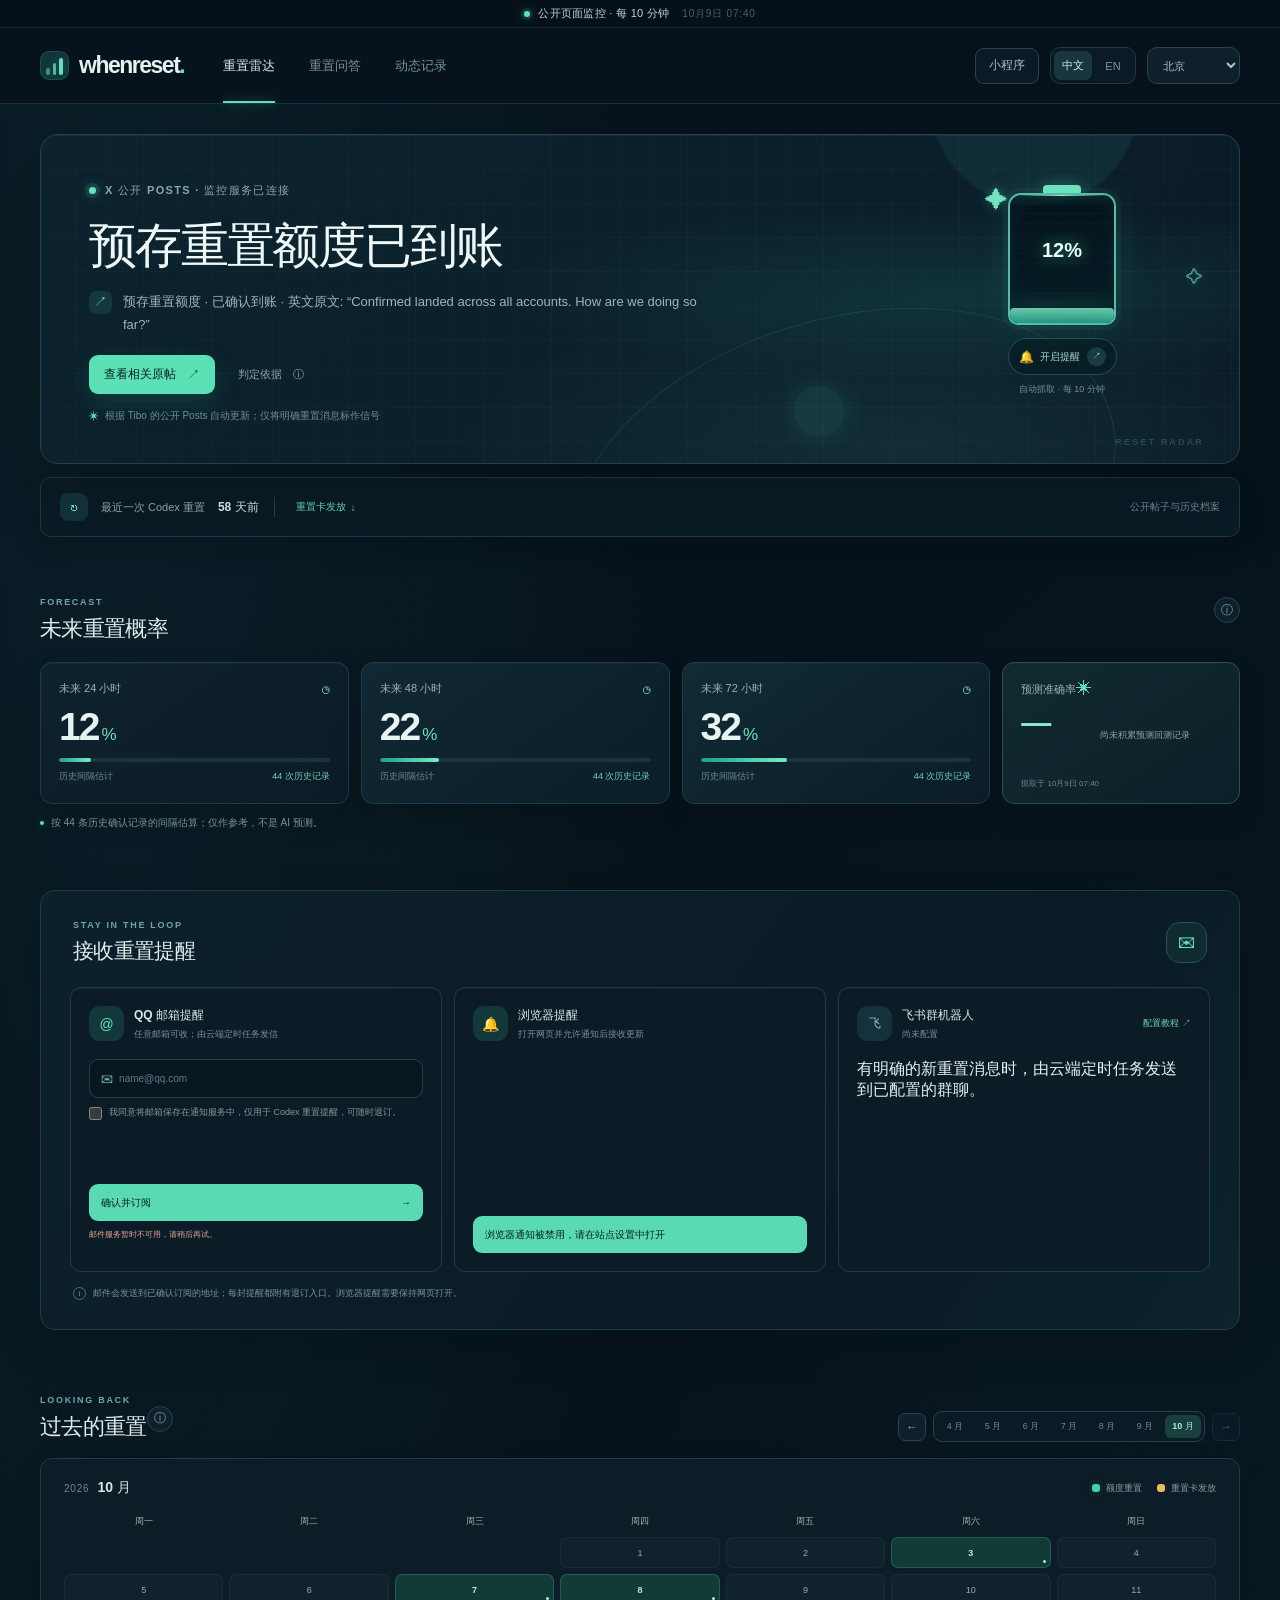
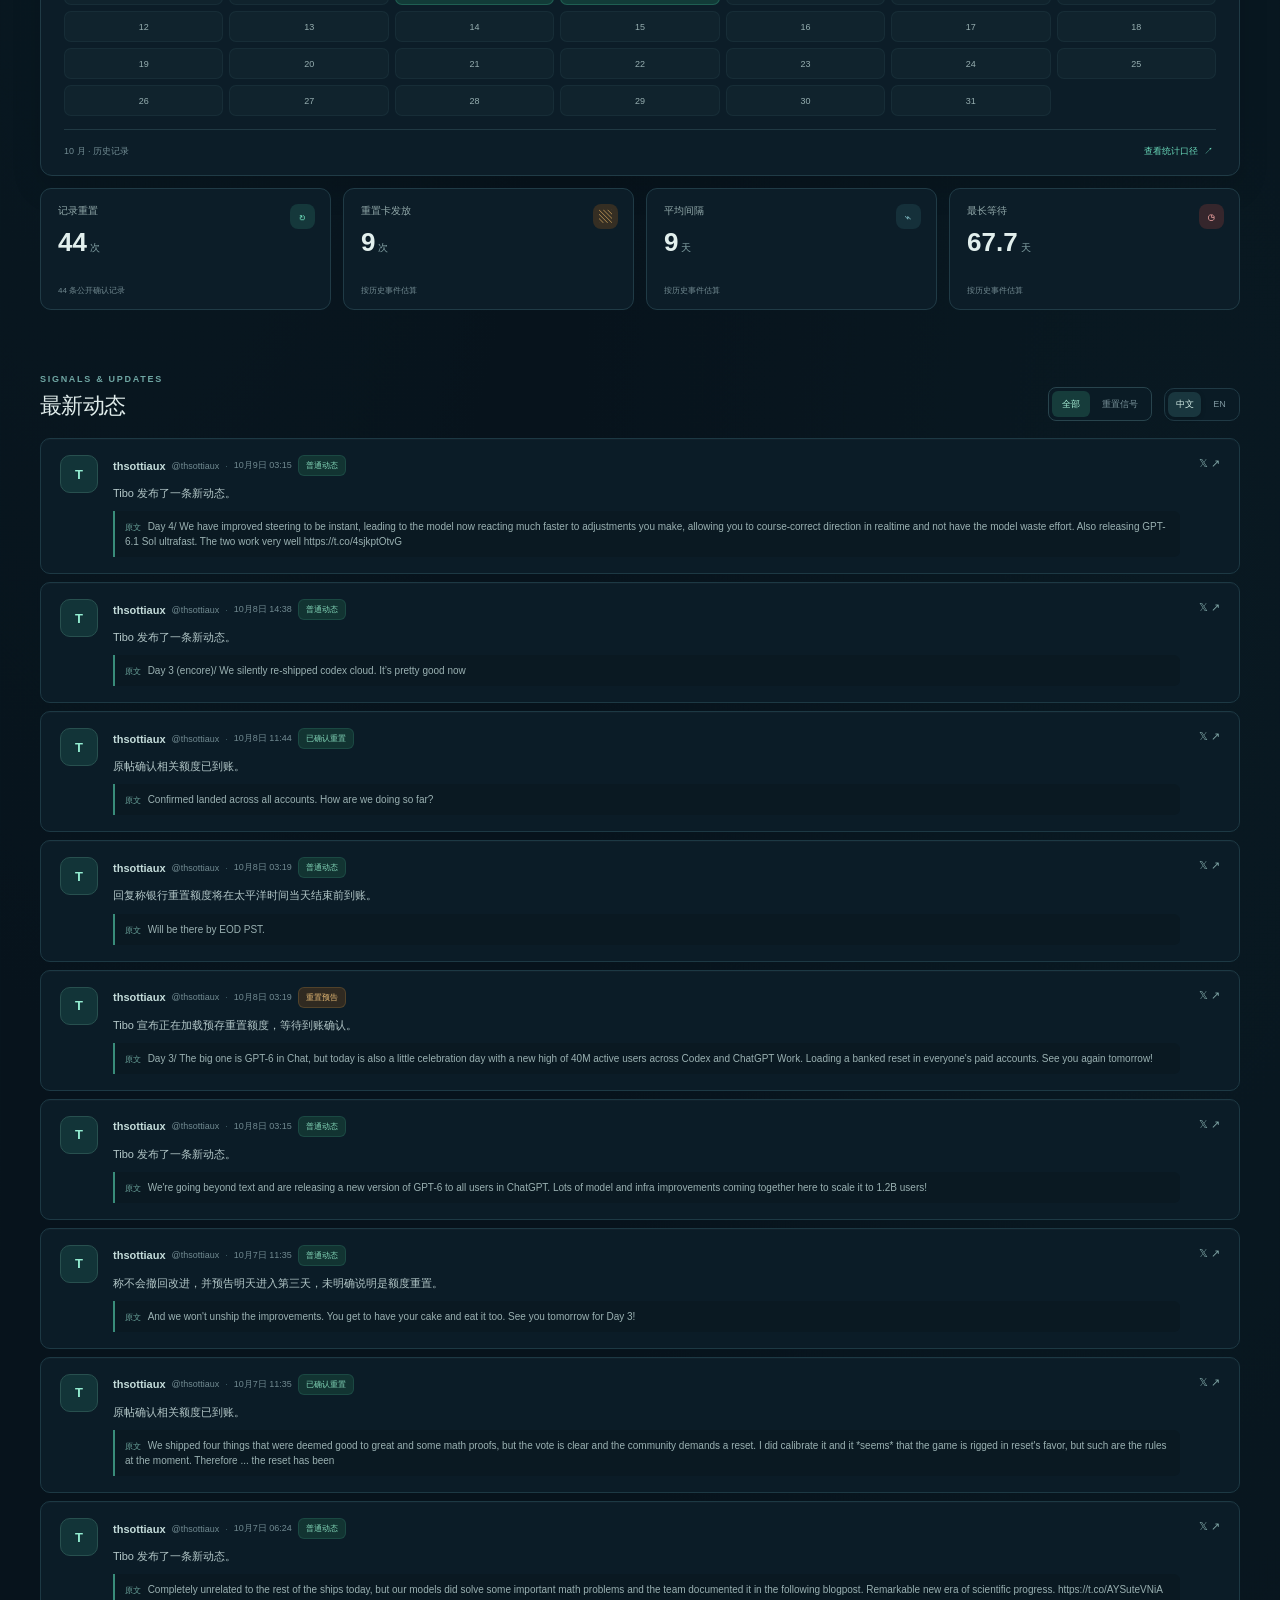
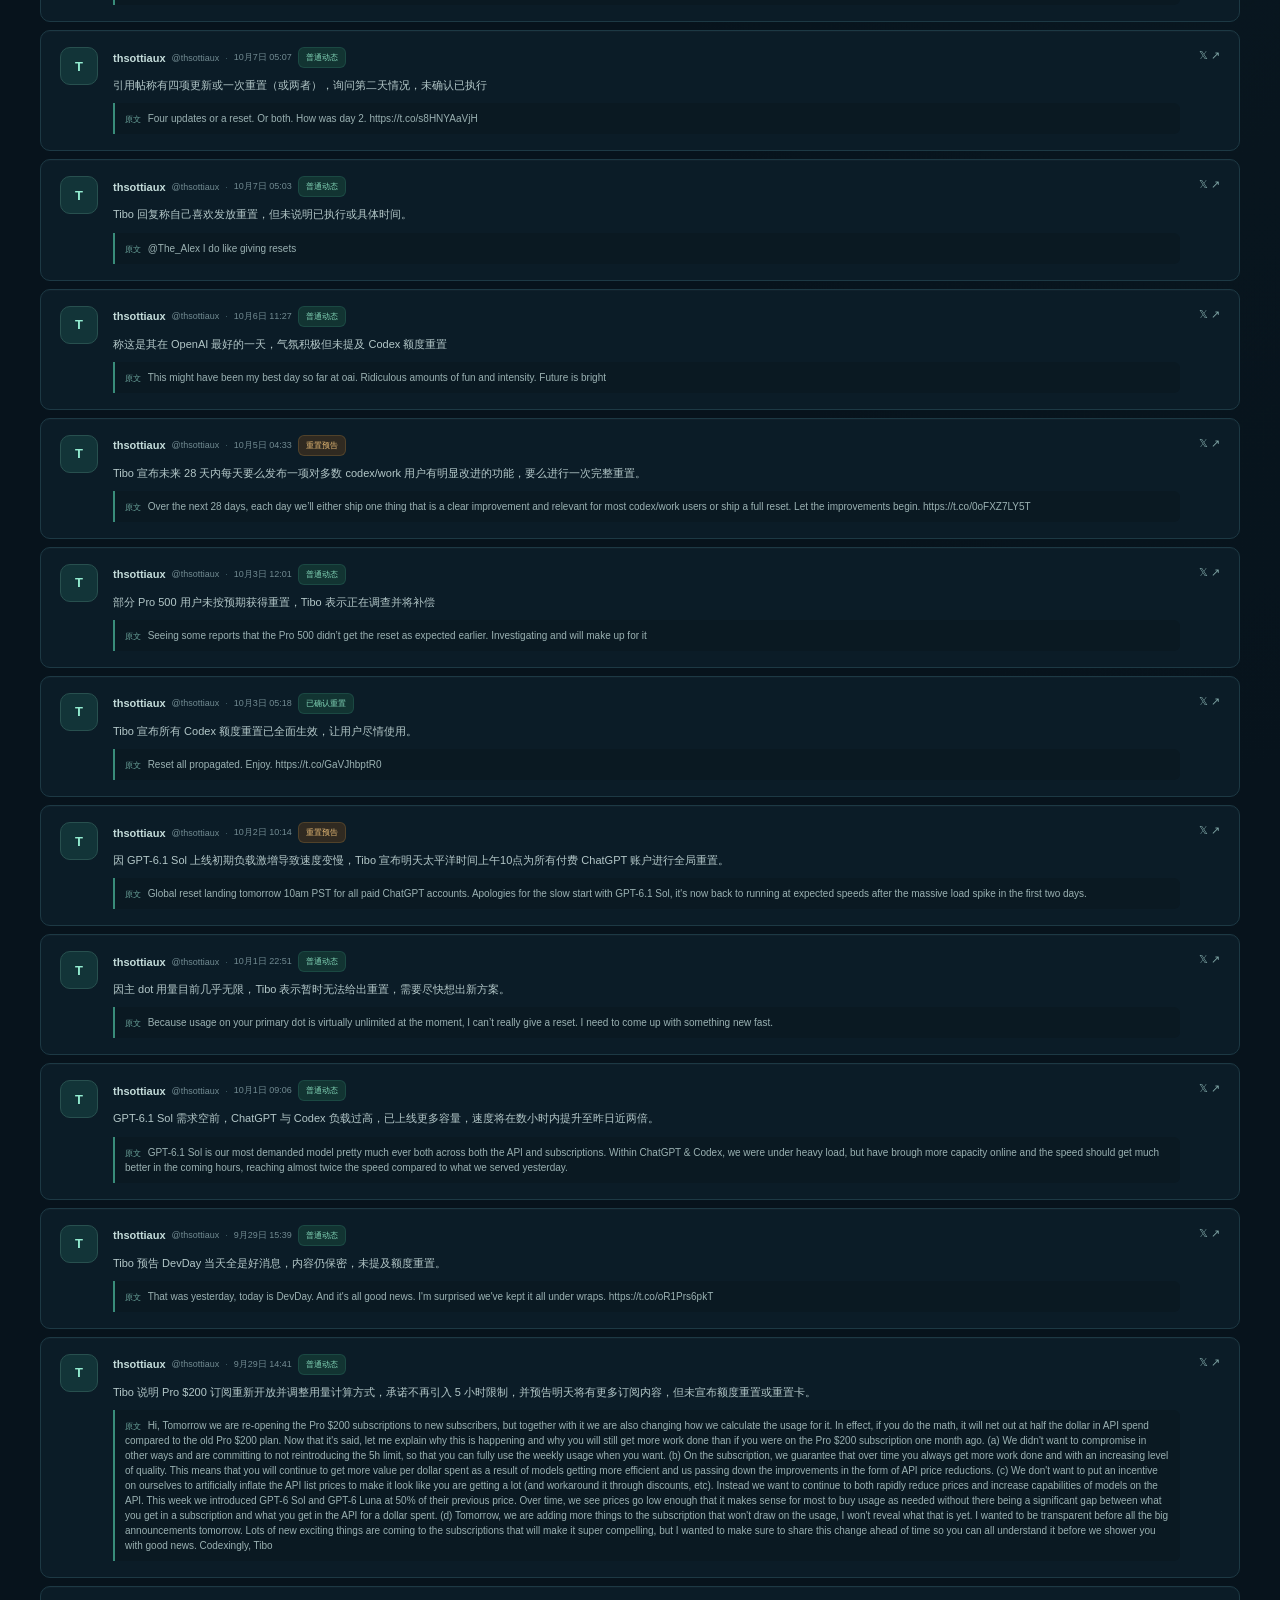
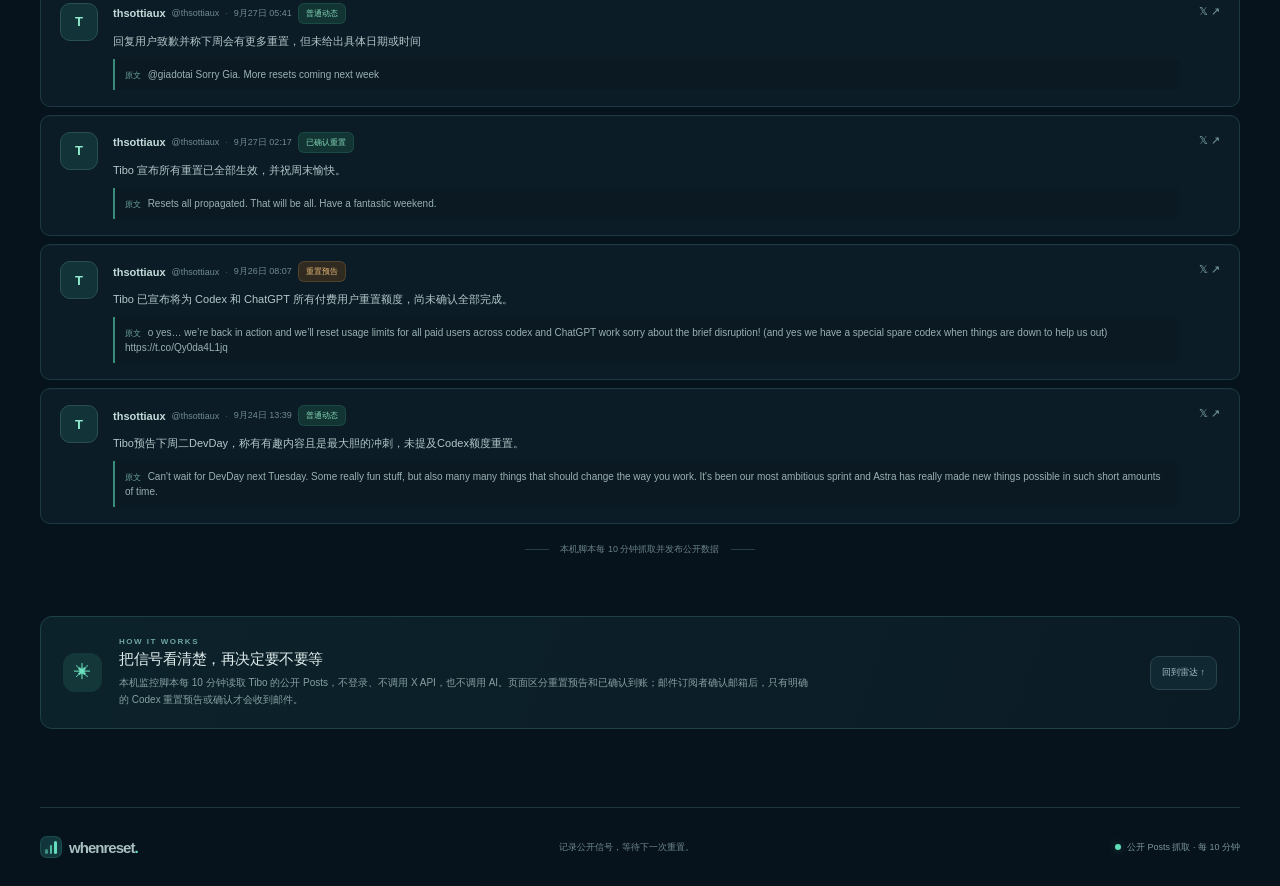
==== commit a816724b: "Add cloud email subscription alerts" ====
--- a/index.html
+++ b/index.html
@@ -8,6 +8,7 @@
   <title>Codex 重置监控 · WHENRESET</title>
   <link rel="stylesheet" href="./styles.css">
   <link rel="stylesheet" href="./signal-console.css">
+  <script src="./site-config.js"></script>
   <script src="./app.js" defer></script>
 </head>
 <body>
@@ -99,21 +100,27 @@
     <section class="subscribe-section" id="subscribe">
       <div class="subscribe-heading"><div><span class="section-kicker" data-copy="notifyKicker">STAY IN THE LOOP</span><h2 data-copy="notifyTitle">接收重置提醒</h2></div><span class="subscribe-illustration">✉</span></div>
       <div class="subscribe-grid">
+        <article class="subscribe-card subscribe-card--email">
+          <div class="subscribe-card__head"><span class="channel-icon channel-icon--mail">@</span><div><h3 data-copy="emailTitle">QQ 邮箱提醒</h3><p data-copy="emailHint">QQ 邮箱或其他邮箱均可</p></div></div>
+          <form id="emailSubscribeForm" class="email-subscribe-form">
+            <label class="sr-only" for="subscriberEmail" data-copy="emailLabel">邮箱地址</label>
+            <div class="input-with-icon"><span aria-hidden="true">✉</span><input id="subscriberEmail" name="email" type="email" autocomplete="email" maxlength="254" required placeholder="name@qq.com"></div>
+            <label class="email-consent"><input id="emailConsent" type="checkbox" required><span data-copy="emailConsent">我同意将邮箱保存在通知服务中，仅用于 Codex 重置提醒，可随时退订。</span></label>
+            <label class="email-honeytrap" aria-hidden="true">Website<input type="text" name="website" tabindex="-1" autocomplete="off"></label>
+            <button class="button button--olive button--full" id="emailSubscribeButton" type="submit" disabled><span id="emailSubscribeButtonText" data-copy="emailSubmit">确认并订阅</span><span>→</span></button>
+            <p class="email-status" id="emailSubscribeStatus" role="status" aria-live="polite" data-copy="emailNotReady">邮件订阅服务尚未启用。</p>
+          </form>
+        </article>
         <article class="subscribe-card">
           <div class="subscribe-card__head"><span class="channel-icon channel-icon--mail">🔔</span><div><h3 data-copy="browserTitle">浏览器提醒</h3><p data-copy="browserHint">打开网页并允许通知后接收更新</p></div></div>
           <button class="button button--olive button--full" id="browserAlertButton" type="button"><span data-copy="browserAlert">开启本机浏览器提醒</span><span>→</span></button>
         </article>
         <article class="subscribe-card">
-          <div class="subscribe-card__head"><span class="channel-icon channel-icon--feishu">飞</span><div><h3 data-copy="feishuTitle">飞书群机器人</h3><p id="feishuStatus" data-copy="feishuHint">可选：管理员在仓库密钥中配置</p></div><button class="help-link" type="button" data-modal="feishuHelp" data-copy="setupGuide">配置教程 ↗</button></div>
+          <div class="subscribe-card__head"><span class="channel-icon channel-icon--feishu">飞</span><div><h3 data-copy="feishuTitle">飞书群机器人</h3><p id="feishuStatus" data-copy="feishuHint">尚未配置</p></div><button class="help-link" type="button" data-modal="feishuHelp" data-copy="setupGuide">配置教程 ↗</button></div>
           <p class="channel-note" data-copy="feishuBody">有明确的新重置消息时，由定时抓取脚本发送到已配置的群聊。</p>
         </article>
-        <div class="subscribe-card subscribe-card--wechat">
-          <div class="subscribe-card__head"><span class="channel-icon channel-icon--wechat">微</span><div><h3 data-copy="wechatTitle">微信群通知</h3><p data-copy="wechatHint">扫码加入提醒群</p></div></div>
-          <button class="qr-placeholder" type="button" id="qrButton" aria-label="查看微信群二维码"><span class="qr-corners"><i></i><i></i><i></i></span><span class="qr-symbol">微</span><span class="qr-caption" data-copy="qrDemo">二维码待配置</span></button>
-          <div class="qr-bottom"><span class="qr-check">✓</span><span data-copy="qrComing">真实通知接入后开放</span></div>
-        </div>
       </div>
-      <p class="demo-note"><span>i</span><span id="formDisclaimer" data-copy="formDisclaimer">浏览器提醒需要保持网页打开；飞书 Webhook 由仓库管理员配置。</span></p>
+      <p class="demo-note"><span>i</span><span id="formDisclaimer" data-copy="formDisclaimer">邮件会发送到已确认订阅的地址；每封提醒都附有退订入口。浏览器提醒需要保持网页打开。</span></p>
     </section>
 
     <section class="history-section" id="history">
--- a/styles.css
+++ b/styles.css
@@ -140,6 +140,7 @@
 .subscribe-illustration { display: grid; place-items: center; width: 41px; height: 41px; border: 1px solid #dfe7d9; border-radius: 14px; color: #809475; background: rgba(255,255,255,.62); font-size: 17px; transform: rotate(-7deg); }
 .subscribe-grid { display: grid; grid-template-columns: repeat(3, minmax(0, 1fr)); gap: 13px; }
 .subscribe-card { min-width: 0; min-height: 225px; display: flex; flex-direction: column; padding: 18px; border: 1px solid #e9ede5; border-radius: 15px; background: rgba(255,255,255,.9); }
+.subscribe-card--email { min-height: 285px; }
 .subscribe-card__head { display: flex; align-items: center; gap: 10px; margin-bottom: 18px; }
 .channel-icon { display: grid; place-items: center; flex: 0 0 35px; width: 35px; height: 35px; border-radius: 11px; font-size: 14px; }
 .channel-icon--mail { color: #667f60; background: #edf3e9; }
@@ -158,15 +159,13 @@
 .button--olive { min-height: 37px; padding: 0 12px; color: #fff; background: #718668; font-size: 10px; }
 .button--olive:hover { background: #5e7555; box-shadow: 0 5px 12px rgba(78, 102, 71, .15); }
 .button--full { width: 100%; justify-content: space-between; margin-top: auto; }
-.qr-placeholder { position: relative; display: flex; align-items: center; justify-content: center; flex: 1; min-height: 95px; overflow: hidden; border: 1px dashed #dce5d8; border-radius: 11px; background: repeating-linear-gradient(45deg, #f7f9f5, #f7f9f5 8px, #f3f6f1 8px, #f3f6f1 16px); color: #9aaa91; cursor: pointer; }
-.qr-symbol { display: grid; place-items: center; width: 43px; height: 43px; border: 4px solid #b3c1a9; border-radius: 9px; background: #eff4eb; color: #76896c; font-size: 13px; font-weight: 700; }
-.qr-caption { position: absolute; right: 10px; bottom: 8px; color: #a5b09f; font-size: 8px; }
-.qr-corners i { position: absolute; width: 19px; height: 19px; border: 2px solid #c4d0bd; border-radius: 4px; }
-.qr-corners i:nth-child(1) { top: 10px; left: 12px; }
-.qr-corners i:nth-child(2) { top: 10px; right: 12px; }
-.qr-corners i:nth-child(3) { bottom: 10px; left: 12px; }
-.qr-bottom { display: flex; align-items: center; gap: 6px; margin-top: 9px; color: #9ba79a; font-size: 9px; }
-.qr-check { display: inline-grid; place-items: center; width: 13px; height: 13px; border-radius: 50%; color: #738a6a; background: #edf3e8; font-size: 8px; }
+.email-subscribe-form { display: flex; flex: 1; flex-direction: column; gap: 8px; }
+.email-subscribe-form .input-with-icon { flex: 0 0 39px; margin: 0; }
+.email-consent { display: flex; align-items: flex-start; gap: 7px; color: #7d8980; font-size: 9px; line-height: 1.45; cursor: pointer; }
+.email-consent input { flex: 0 0 auto; margin: 1px 0 0; accent-color: #718668; }
+.email-honeytrap { position: absolute; width: 1px; height: 1px; overflow: hidden; clip-path: inset(50%); white-space: nowrap; }
+.email-status { min-height: 24px; margin: 0; color: #8d9a8f; font-size: 8px; line-height: 1.45; }
+.email-status--error { color: #cc8b79; }
 .demo-note { display: flex; align-items: center; gap: 7px; margin: 15px 3px 0; color: #9da69d; font-size: 9px; }
 .demo-note > span:first-child { display: grid; place-items: center; width: 13px; height: 13px; border: 1px solid #b7c1b2; border-radius: 50%; font-size: 8px; }
 
@@ -358,8 +357,7 @@
   .subscribe-grid { grid-template-columns: 1fr; gap: 9px; }
   .subscribe-card { min-height: 202px; padding: 14px; }
   .subscribe-card__head { margin-bottom: 14px; }
-  .subscribe-card--wechat { min-height: 186px; }
-  .qr-placeholder { min-height: 80px; }
+  .subscribe-card--email { min-height: 270px; }
   .demo-note { align-items: flex-start; font-size: 8px; line-height: 1.5; }
   .history-header { display: block; margin-bottom: 13px; }
   .history-controls { justify-content: space-between; margin-top: 15px; }
--- a/signal-console.css
+++ b/signal-console.css
@@ -141,7 +141,6 @@
 .subscribe-card { border-color: #203b45; border-radius: 11px; background: #0b1c26; box-shadow: inset 0 1px rgba(228, 255, 248, .025); }
 .channel-icon--mail { color: #6ce0bc; background: #12383b; }
 .channel-icon--feishu { color: #8cc8d4; background: #15323c; }
-.channel-icon--wechat { color: #78dfab; background: #13382f; }
 .subscribe-card__head h3 { color: #d9e9e8; }
 .subscribe-card__head p { color: #799298; }
 .help-link { color: #69d5b8; }
@@ -153,12 +152,10 @@
 .input-with-icon input::placeholder { color: #607b83; }
 .button--olive { color: #06211e; background: #5adab3; }
 .button--olive:hover { background: #7aedc9; box-shadow: 0 7px 17px rgba(57, 206, 162, .14); }
-.qr-placeholder { border-color: #2b5755; background: repeating-linear-gradient(45deg, #0c252c, #0c252c 8px, #0e2b30 8px, #0e2b30 16px); color: #82c4ad; }
-.qr-symbol { border-color: #3b8274; color: #78dfbd; background: #153b3c; }
-.qr-caption { color: #7ca59c; }
-.qr-corners i { border-color: #42736c; }
-.qr-bottom { color: #77938f; }
-.qr-check { color: #77e0b9; background: #153c37; }
+.email-consent { color: #83999a; }
+.email-consent input { accent-color: #5adab3; }
+.email-status { color: #789194; }
+.email-status--error { color: #e7a294; }
 .demo-note { color: #799297; }
 .demo-note > span:first-child { border-color: #4a7375; }
 
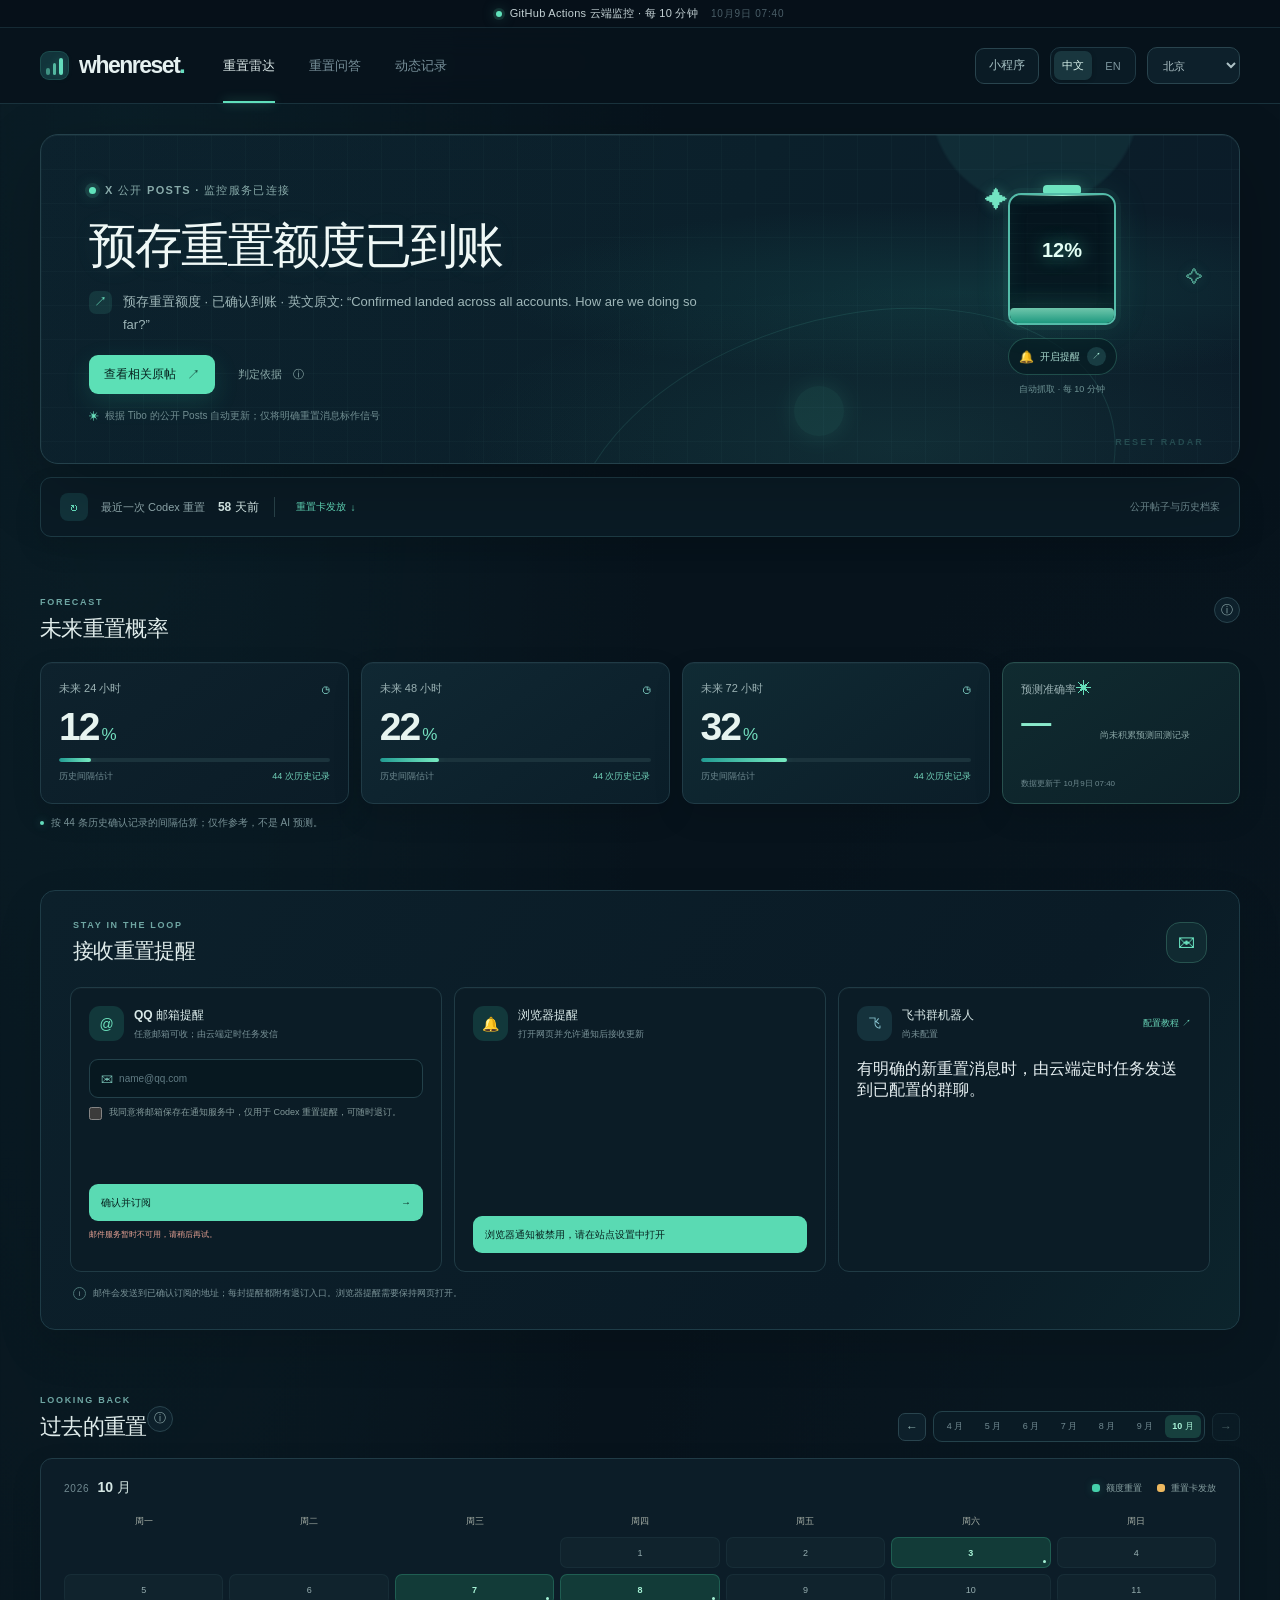
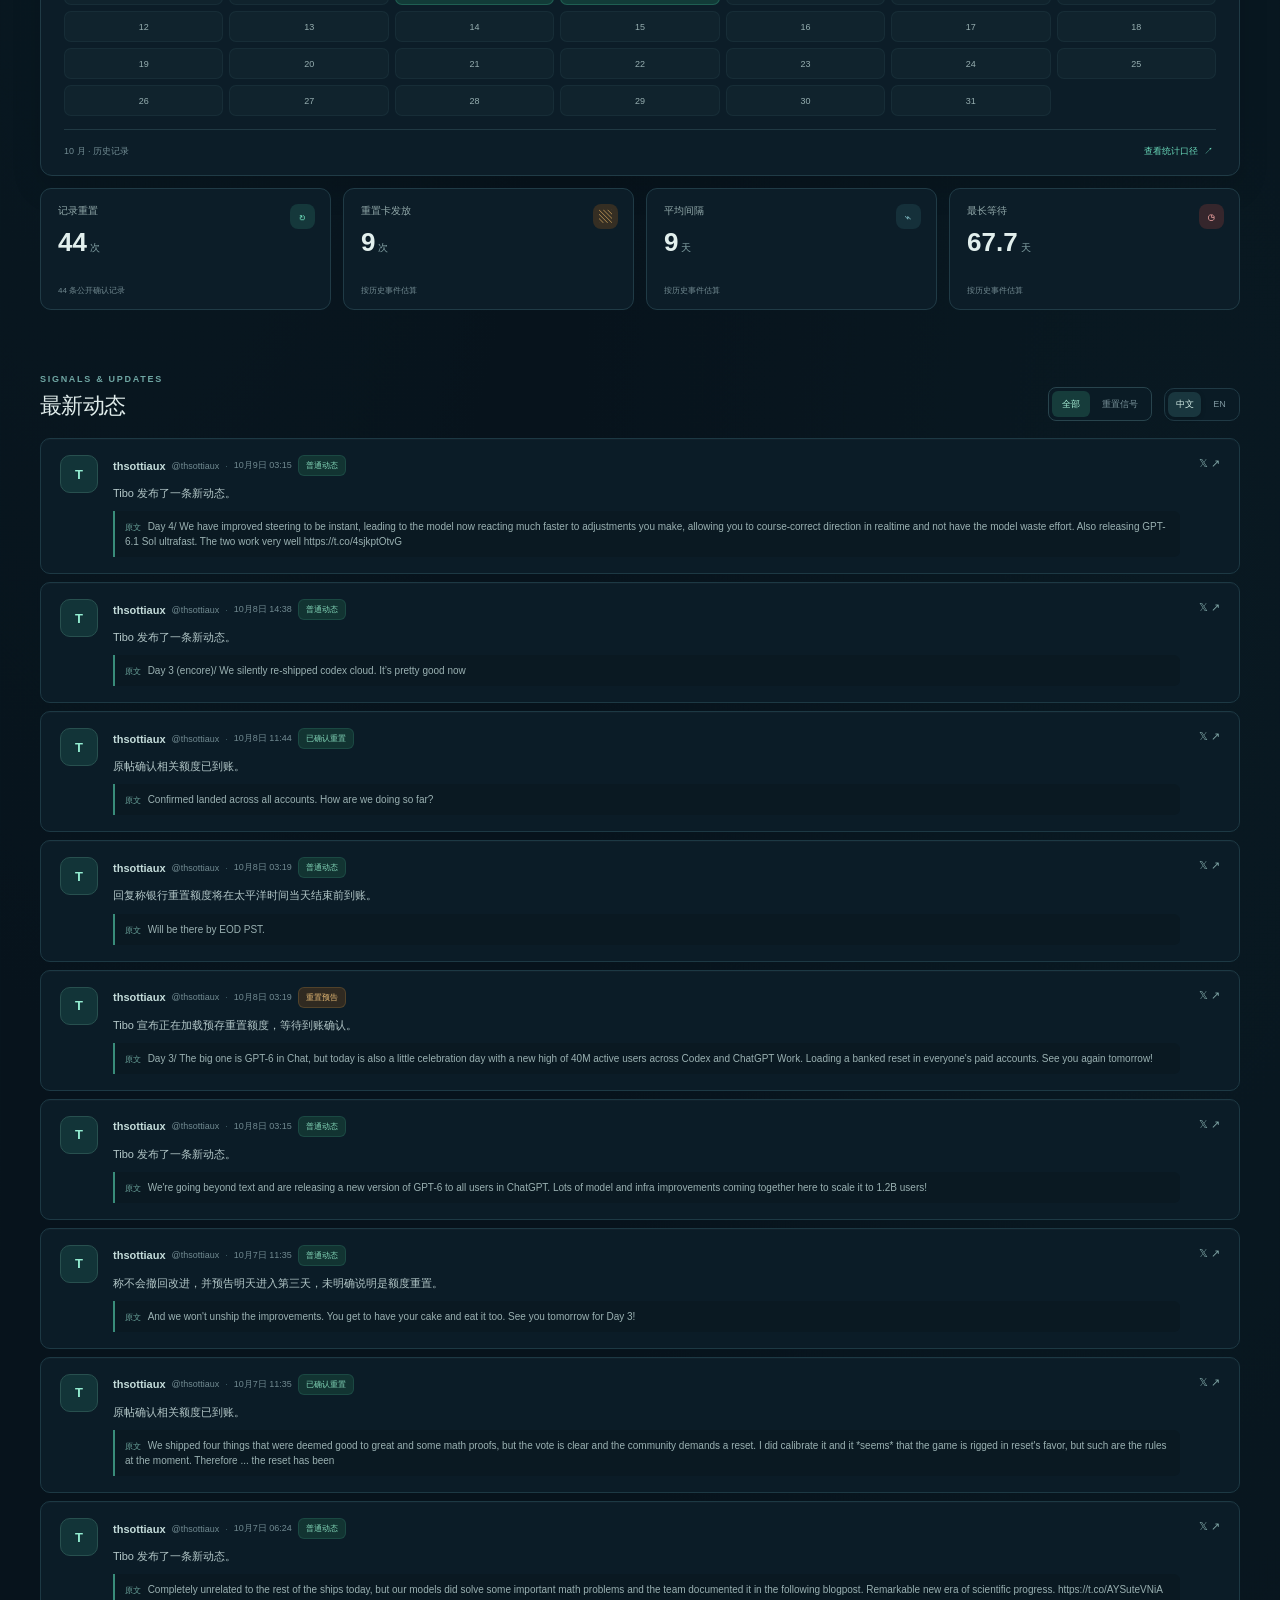
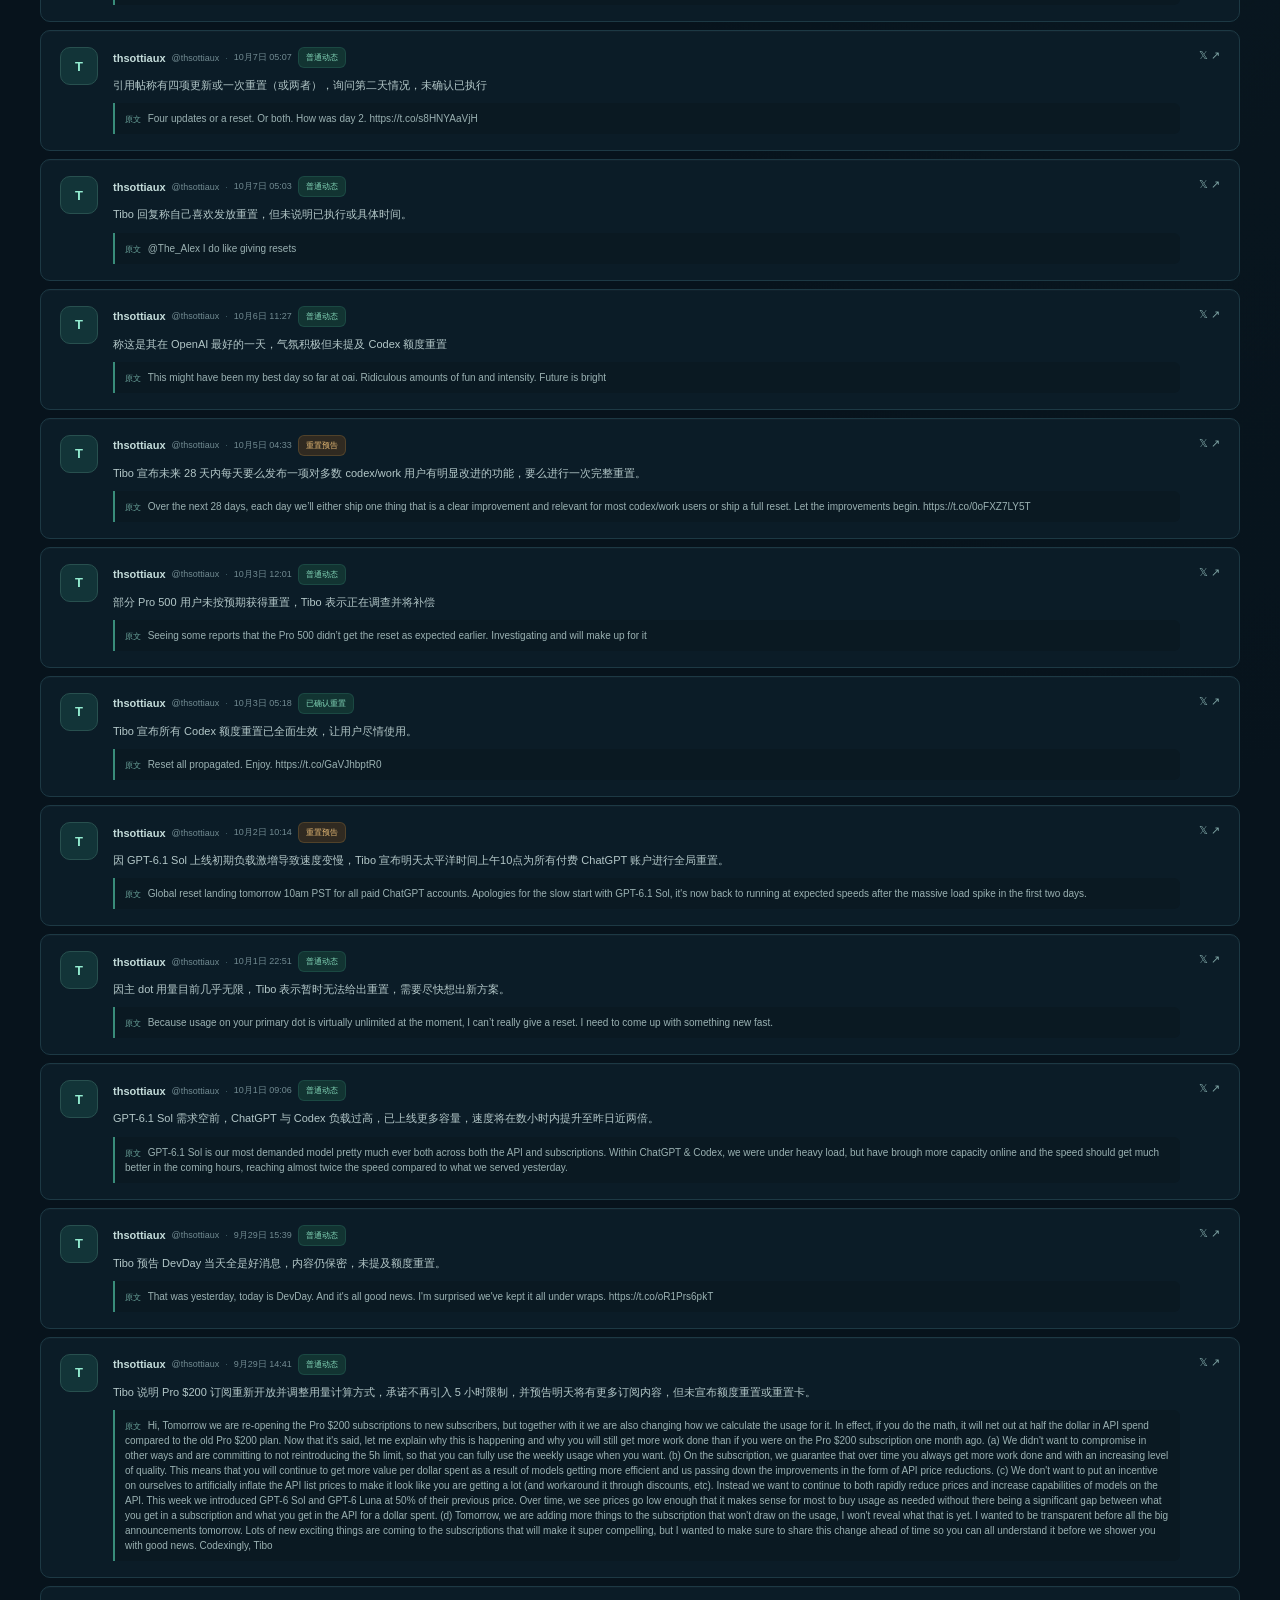
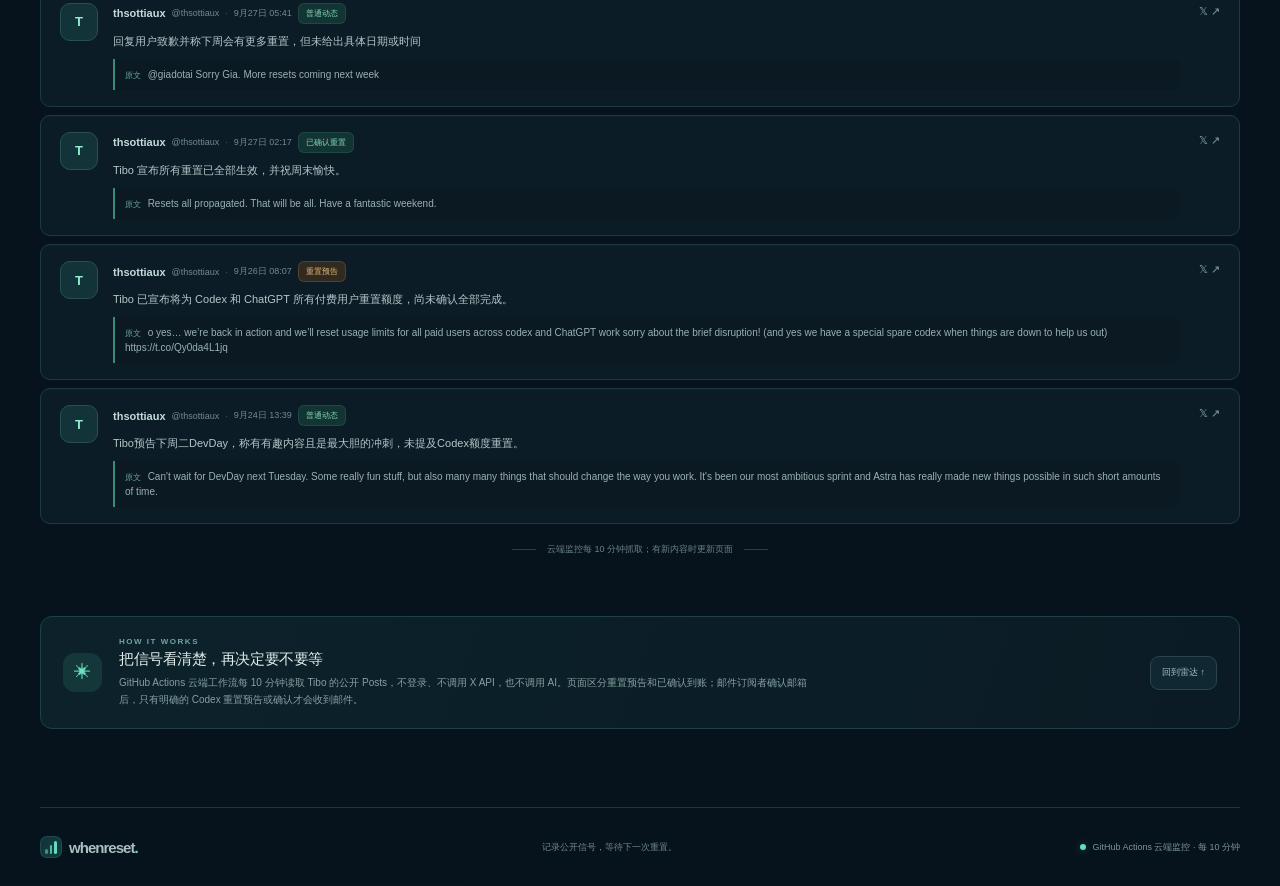
==== commit 0bda2758: "Skip site deploys on empty monitor runs" ====
--- a/index.html
+++ b/index.html
@@ -12,7 +12,7 @@
   <script src="./app.js" defer></script>
 </head>
 <body>
-  <div class="demo-ribbon"><span class="demo-dot" id="connectionDot"></span><span id="demoBadge" data-copy="demoBadge">本机公开抓取 · 正在连接</span><span class="demo-ribbon__date" id="lastUpdatedAt">等待首次抓取</span></div>
+  <div class="demo-ribbon"><span class="demo-dot" id="connectionDot"></span><span id="demoBadge" data-copy="demoBadge">GitHub Actions 云端监控 · 正在连接</span><span class="demo-ribbon__date" id="lastUpdatedAt">等待首次数据更新</span></div>
   <header class="site-header">
     <div class="header-inner">
       <a class="brand" href="#top" aria-label="WHENRESET 首页">
@@ -52,7 +52,7 @@
           <h1 id="heroTitle" data-copy="heroTitle">正在读取监控数据</h1>
         <div class="hero-summary">
           <span class="summary-mark">↗</span>
-          <p id="heroSummary" data-copy="heroSummary">页面会读取本机脚本抓取的 Tibo 公开 Posts；等待本地数据服务连接。</p>
+          <p id="heroSummary" data-copy="heroSummary">页面会读取 GitHub Actions 云端监控抓取的 Tibo 公开 Posts。</p>
         </div>
         <div class="hero-actions">
           <a class="button button--dark" href="https://x.com/thsottiaux" target="_blank" rel="noreferrer">
@@ -148,11 +148,11 @@
     </section>
 
     <section class="how-section" id="how">
-      <div class="how-icon">✳</div><div><span class="section-kicker" data-copy="howKicker">HOW IT WORKS</span><h2 data-copy="howTitle">把信号看清楚，再决定要不要等</h2><p data-copy="howCopy">后台每 5 分钟抓取 Tibo 的公开 Posts，不登录、不调用 X API。页面会区分重置预告和到账确认。</p></div><a href="#radar" class="button button--outline" data-copy="backToTop">回到雷达 ↑</a>
+      <div class="how-icon">✳</div><div><span class="section-kicker" data-copy="howKicker">HOW IT WORKS</span><h2 data-copy="howTitle">把信号看清楚，再决定要不要等</h2><p data-copy="howCopy">GitHub Actions 云端监控每 10 分钟抓取 Tibo 的公开 Posts，不登录、不调用 X API。页面会区分重置预告和到账确认。</p></div><a href="#radar" class="button button--outline" data-copy="backToTop">回到雷达 ↑</a>
     </section>
   </main>
 
-  <footer class="site-footer"><a class="brand brand--footer" href="#top"><span class="brand-mark"><span></span><span></span><span></span></span><span>whenreset<span class="brand-period">.</span></span></a><span data-copy="footerCopy">记录公开信号，等待下一次重置。</span><span class="footer-status"><i></i><span data-copy="previewOnly">本地公开抓取 · 每 5 分钟</span></span></footer>
+  <footer class="site-footer"><a class="brand brand--footer" href="#top"><span class="brand-mark"><span></span><span></span><span></span></span><span>whenreset<span class="brand-period">.</span></span></a><span data-copy="footerCopy">记录公开信号，等待下一次重置。</span><span class="footer-status"><i></i><span data-copy="previewOnly">GitHub Actions 云端监控 · 每 10 分钟</span></span></footer>
 
   <div class="toast" id="toast" role="status" aria-live="polite"></div>
   <dialog class="info-dialog" id="infoDialog">
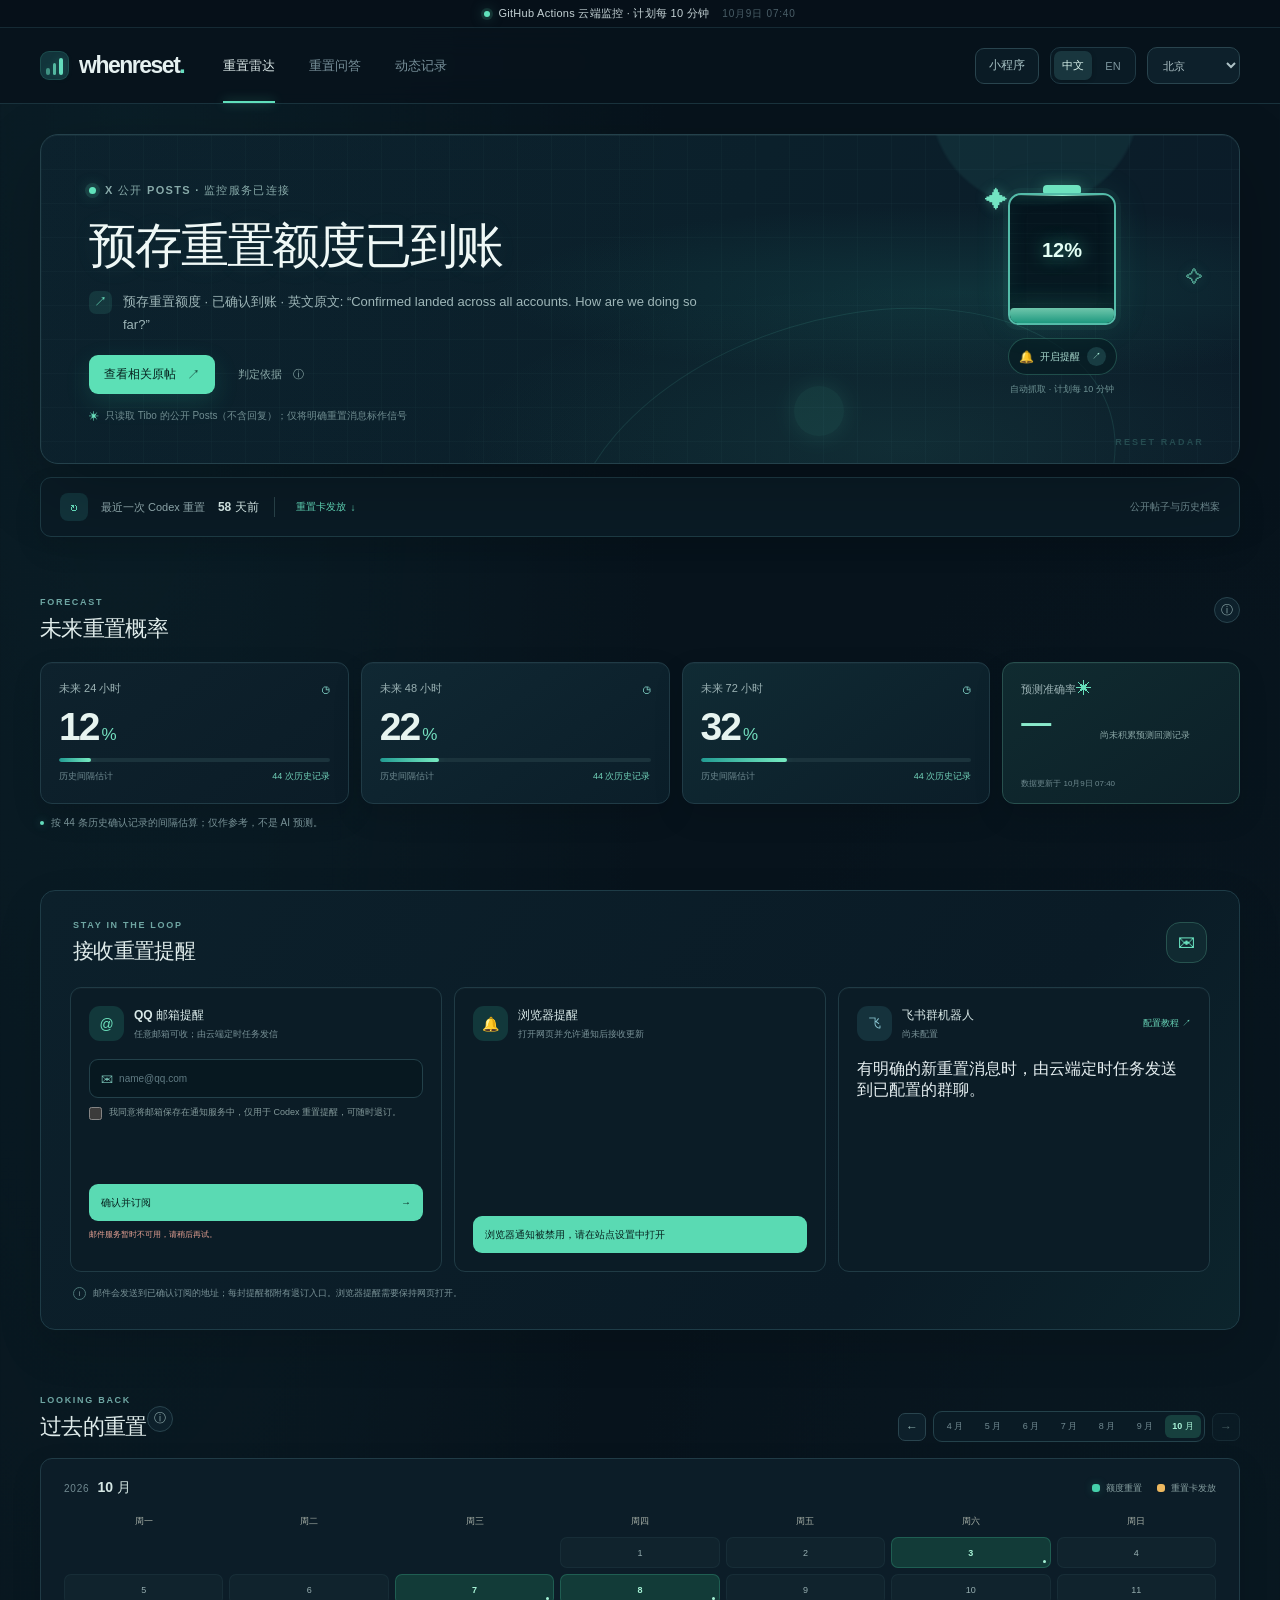
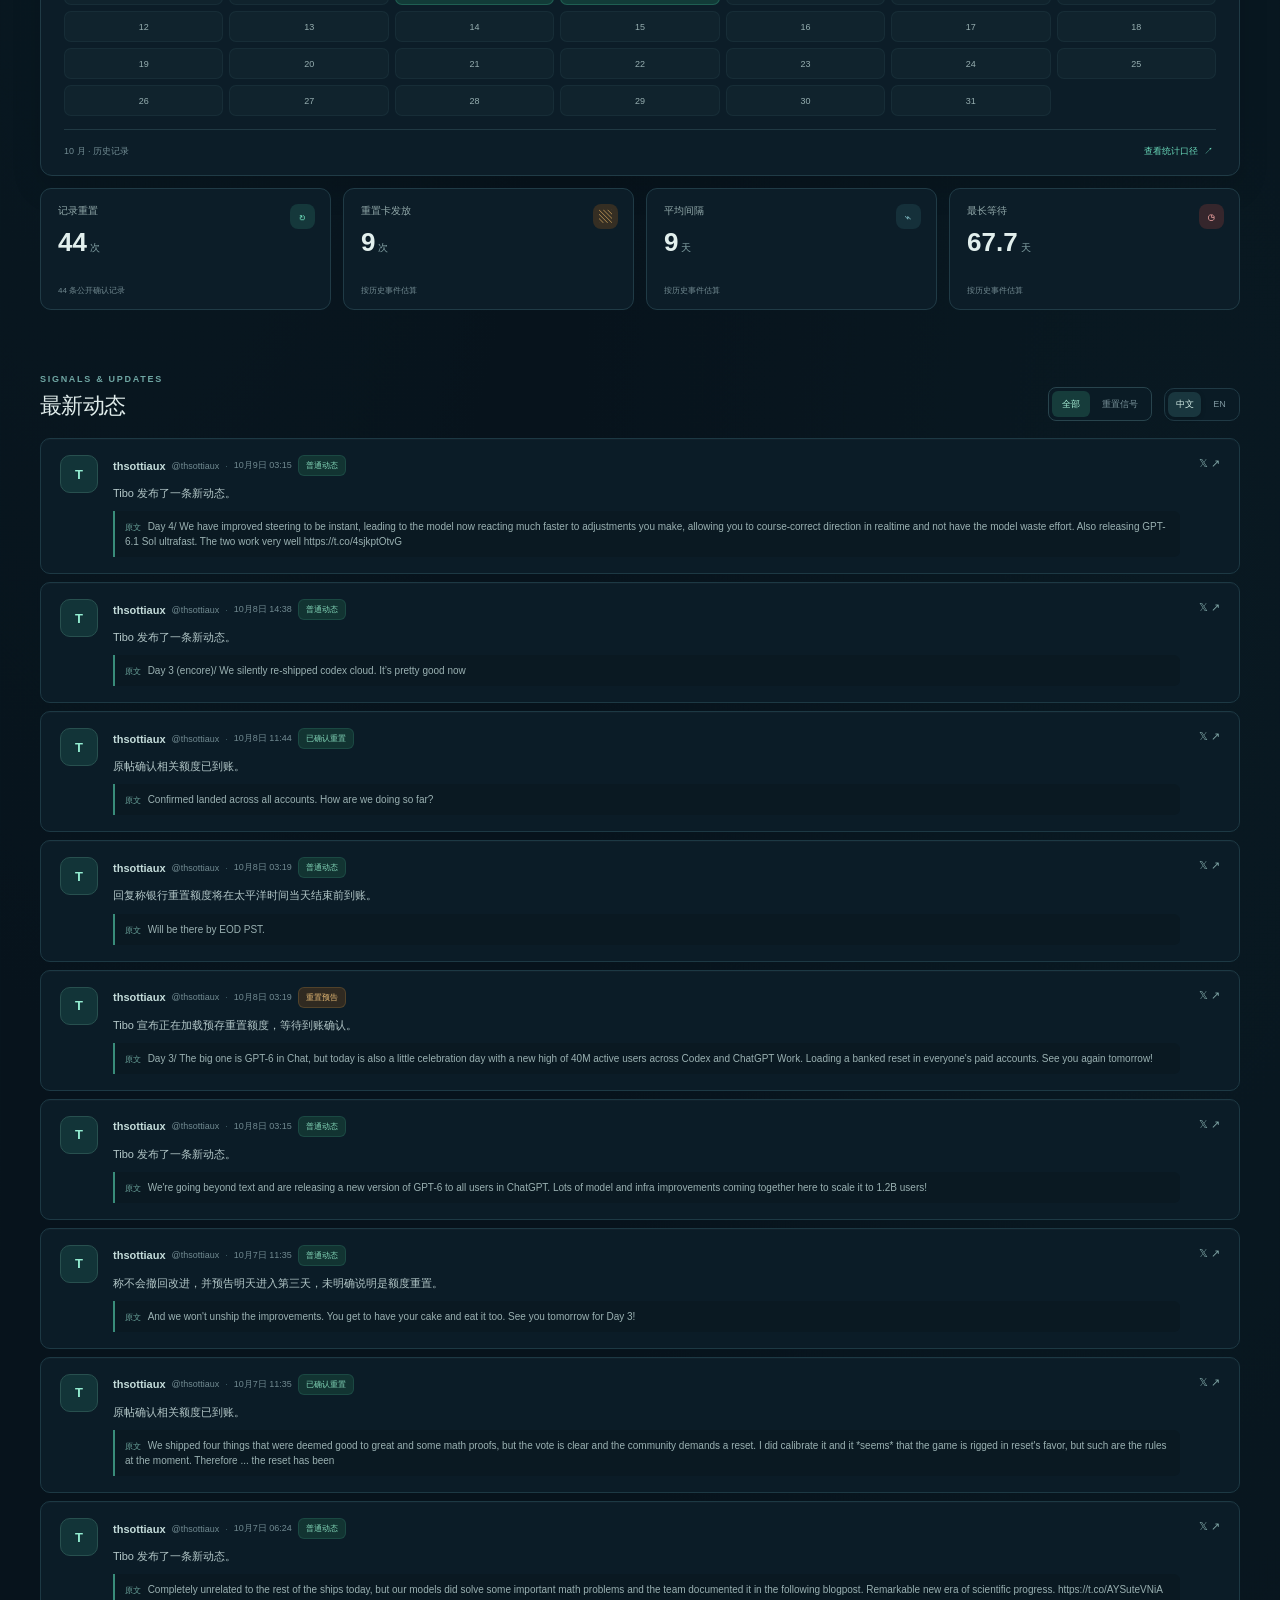
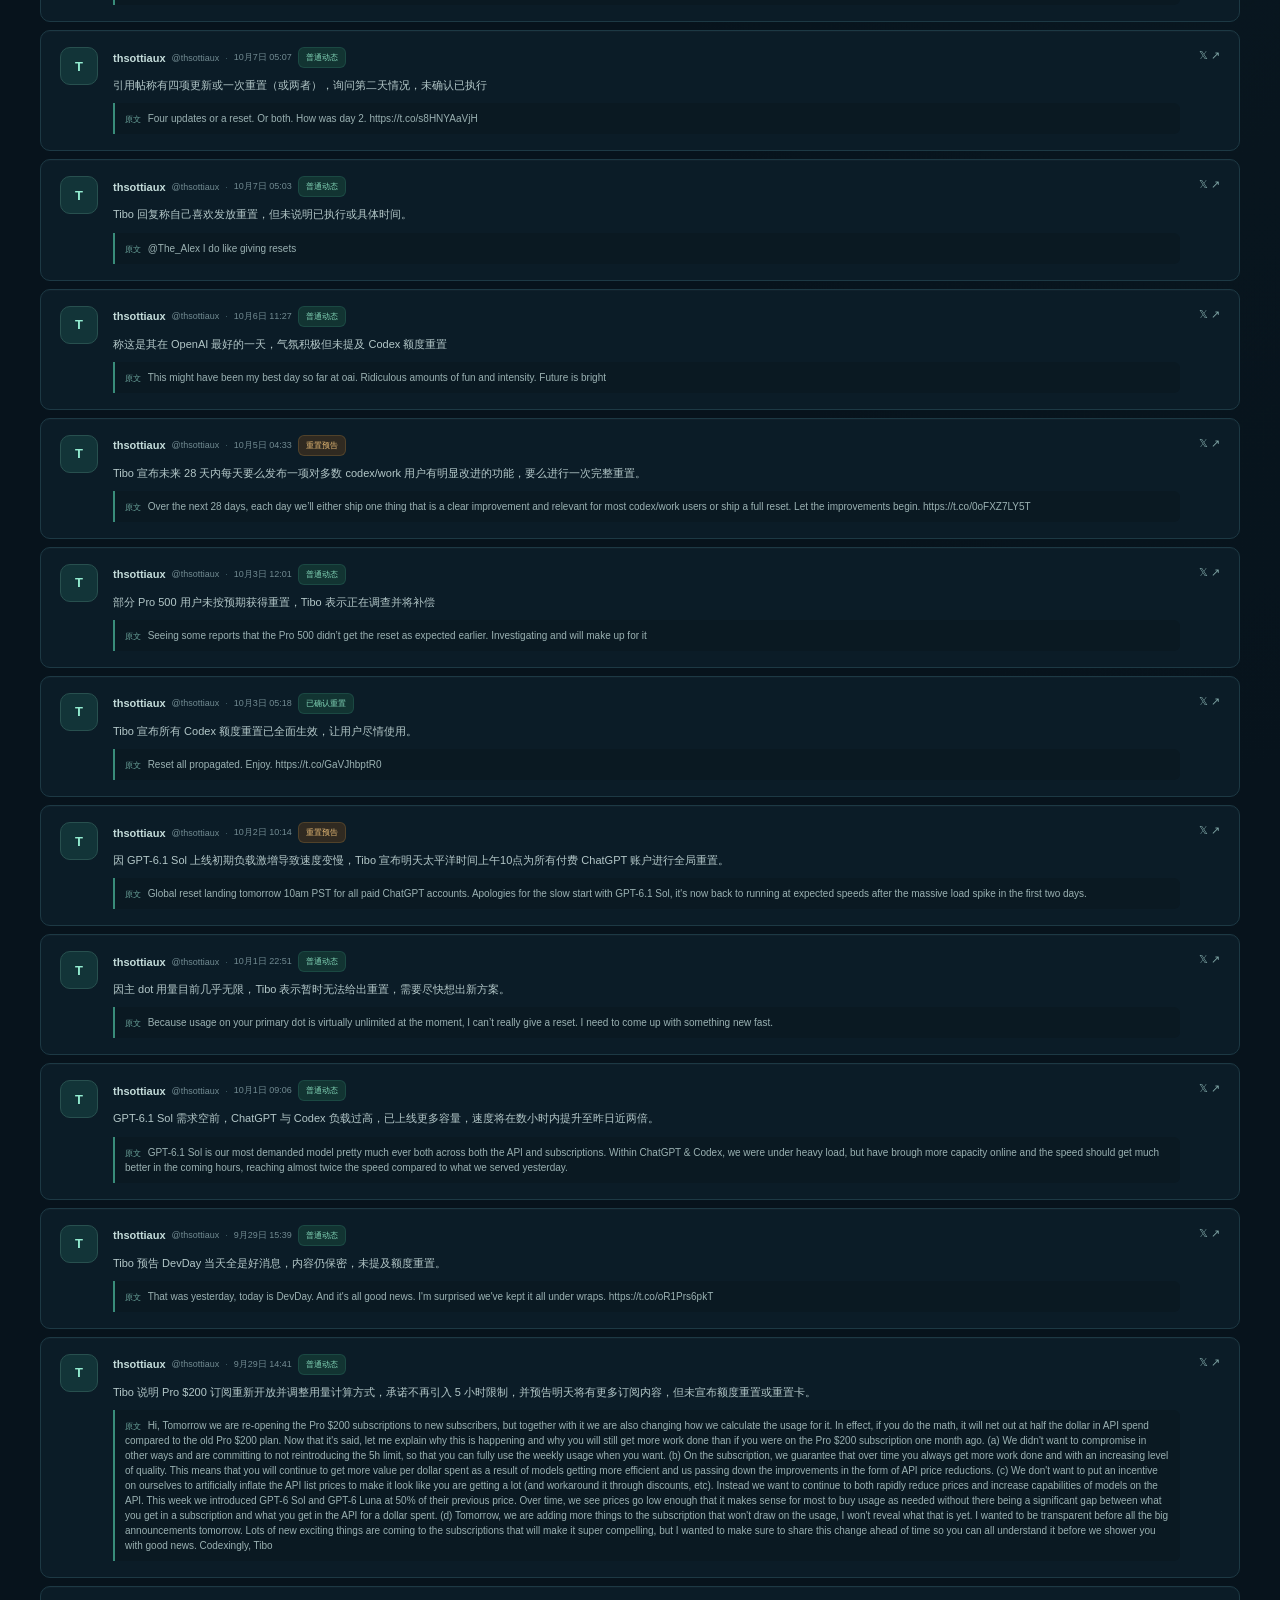
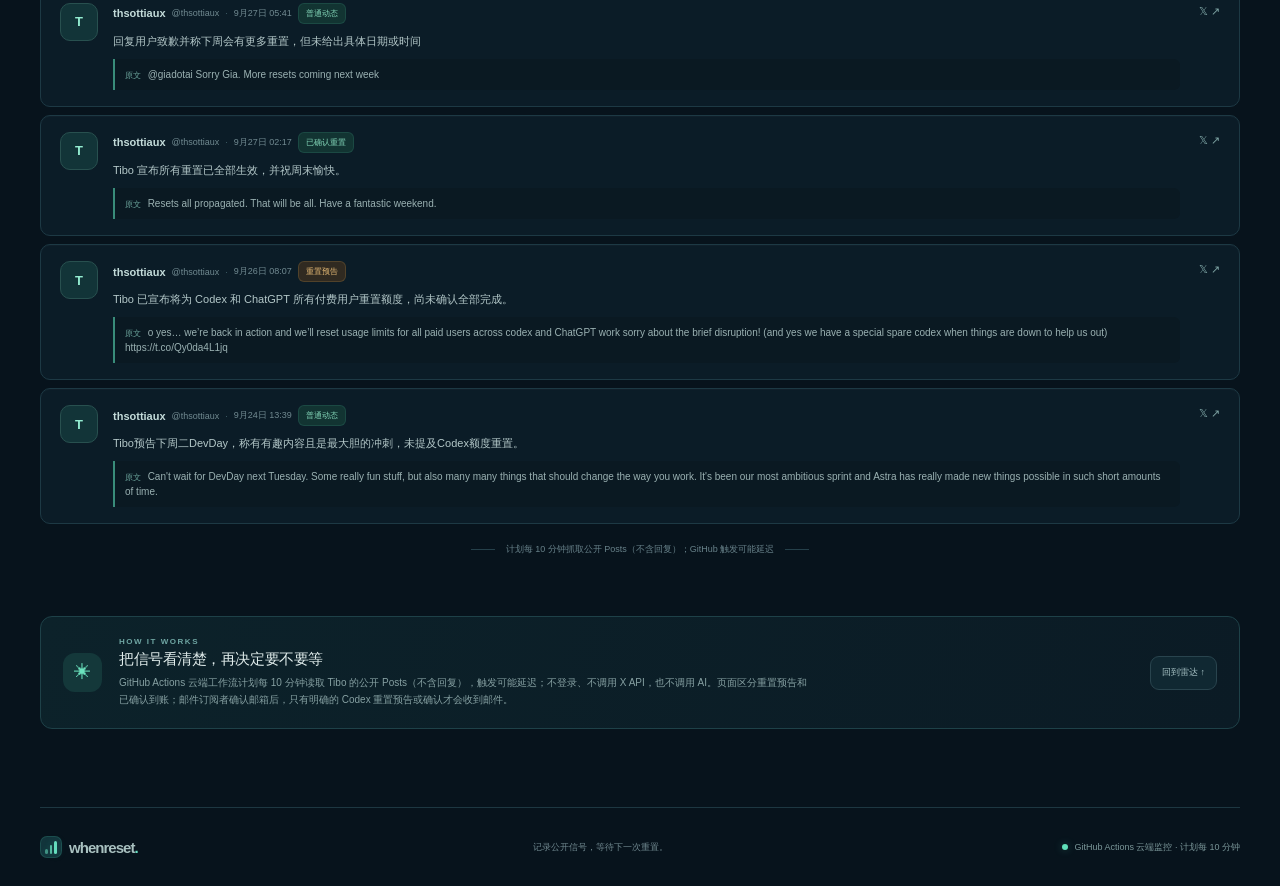
==== commit c19dbd6f: "Improve public reset scraping reliability" ====
--- a/index.html
+++ b/index.html
@@ -148,11 +148,11 @@
     </section>
 
     <section class="how-section" id="how">
-      <div class="how-icon">✳</div><div><span class="section-kicker" data-copy="howKicker">HOW IT WORKS</span><h2 data-copy="howTitle">把信号看清楚，再决定要不要等</h2><p data-copy="howCopy">GitHub Actions 云端监控每 10 分钟抓取 Tibo 的公开 Posts，不登录、不调用 X API。页面会区分重置预告和到账确认。</p></div><a href="#radar" class="button button--outline" data-copy="backToTop">回到雷达 ↑</a>
+      <div class="how-icon">✳</div><div><span class="section-kicker" data-copy="howKicker">HOW IT WORKS</span><h2 data-copy="howTitle">把信号看清楚，再决定要不要等</h2><p data-copy="howCopy">GitHub Actions 云端监控计划每 10 分钟读取 Tibo 的公开 Posts（不含回复），触发可能延迟；不登录、不调用 X API。页面会区分重置预告和到账确认。</p></div><a href="#radar" class="button button--outline" data-copy="backToTop">回到雷达 ↑</a>
     </section>
   </main>
 
-  <footer class="site-footer"><a class="brand brand--footer" href="#top"><span class="brand-mark"><span></span><span></span><span></span></span><span>whenreset<span class="brand-period">.</span></span></a><span data-copy="footerCopy">记录公开信号，等待下一次重置。</span><span class="footer-status"><i></i><span data-copy="previewOnly">GitHub Actions 云端监控 · 每 10 分钟</span></span></footer>
+  <footer class="site-footer"><a class="brand brand--footer" href="#top"><span class="brand-mark"><span></span><span></span><span></span></span><span>whenreset<span class="brand-period">.</span></span></a><span data-copy="footerCopy">记录公开信号，等待下一次重置。</span><span class="footer-status"><i></i><span data-copy="previewOnly">GitHub Actions 云端监控 · 计划每 10 分钟</span></span></footer>
 
   <div class="toast" id="toast" role="status" aria-live="polite"></div>
   <dialog class="info-dialog" id="infoDialog">
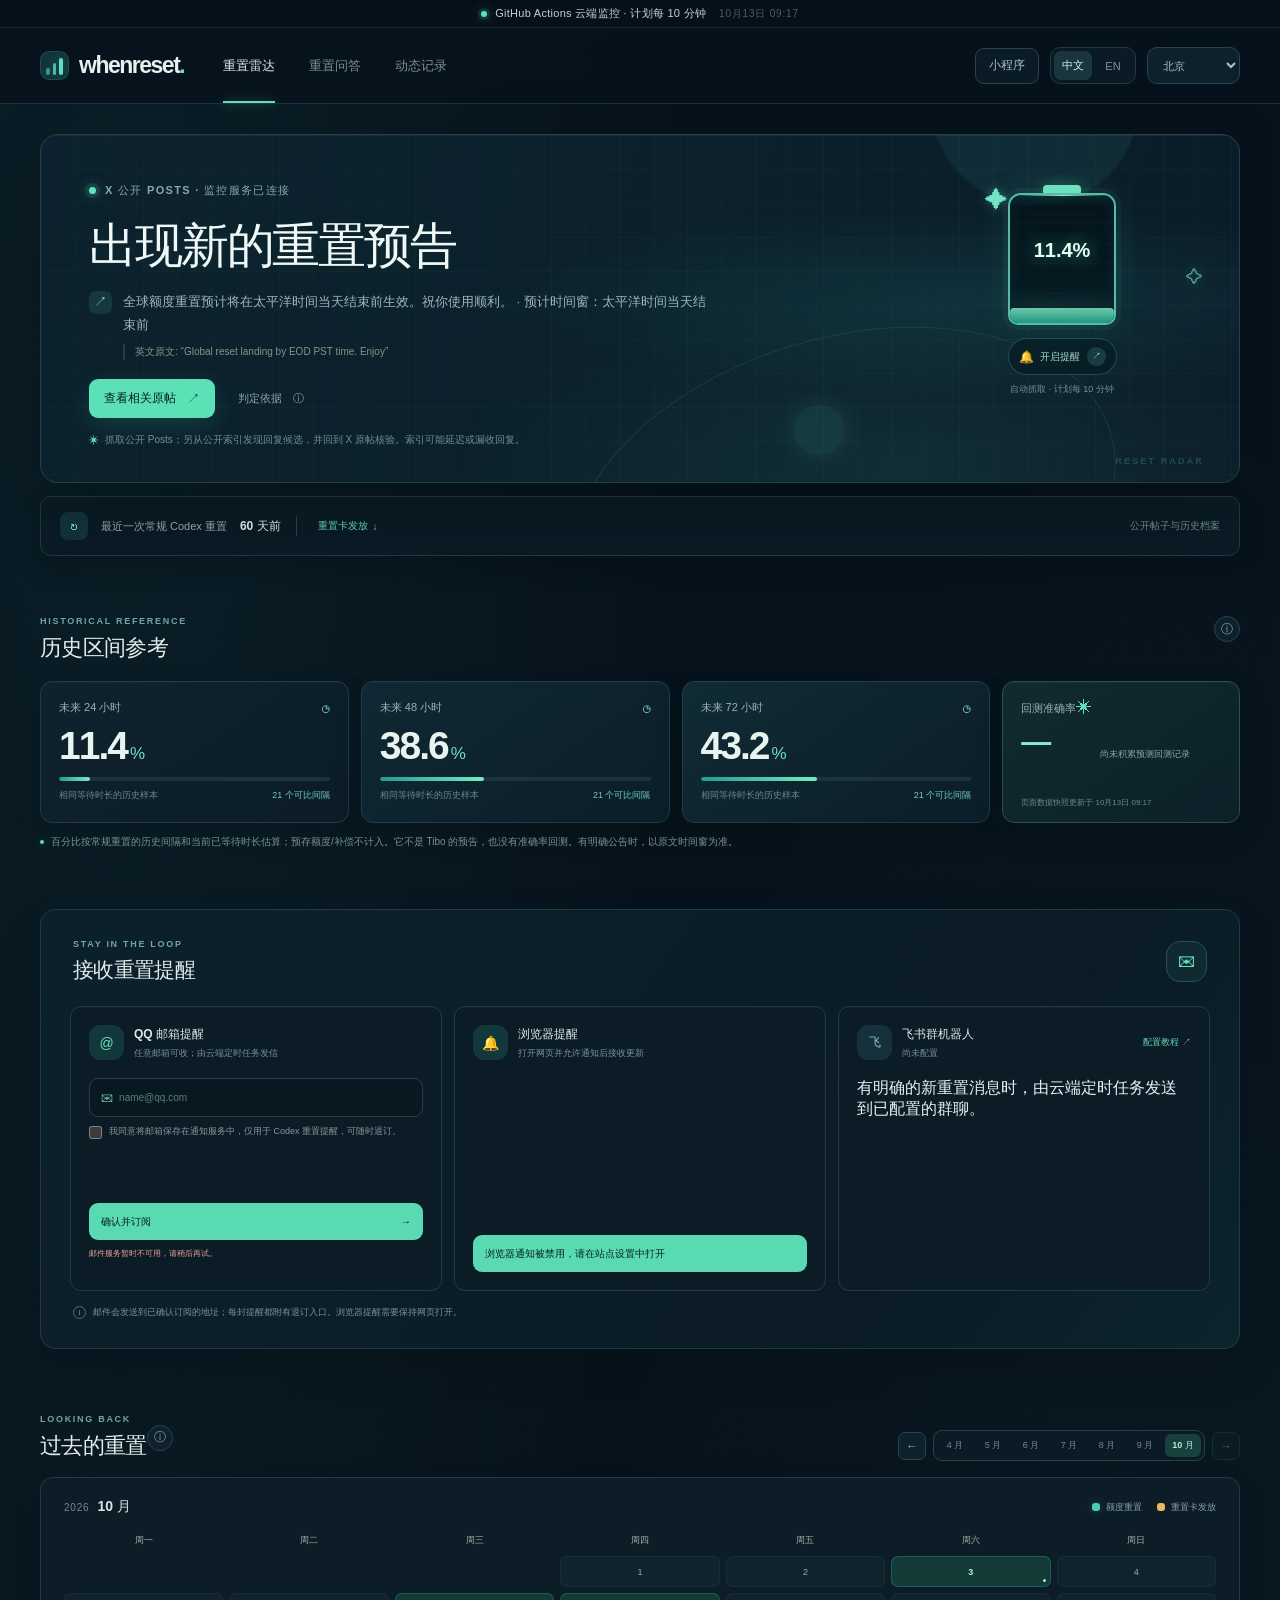
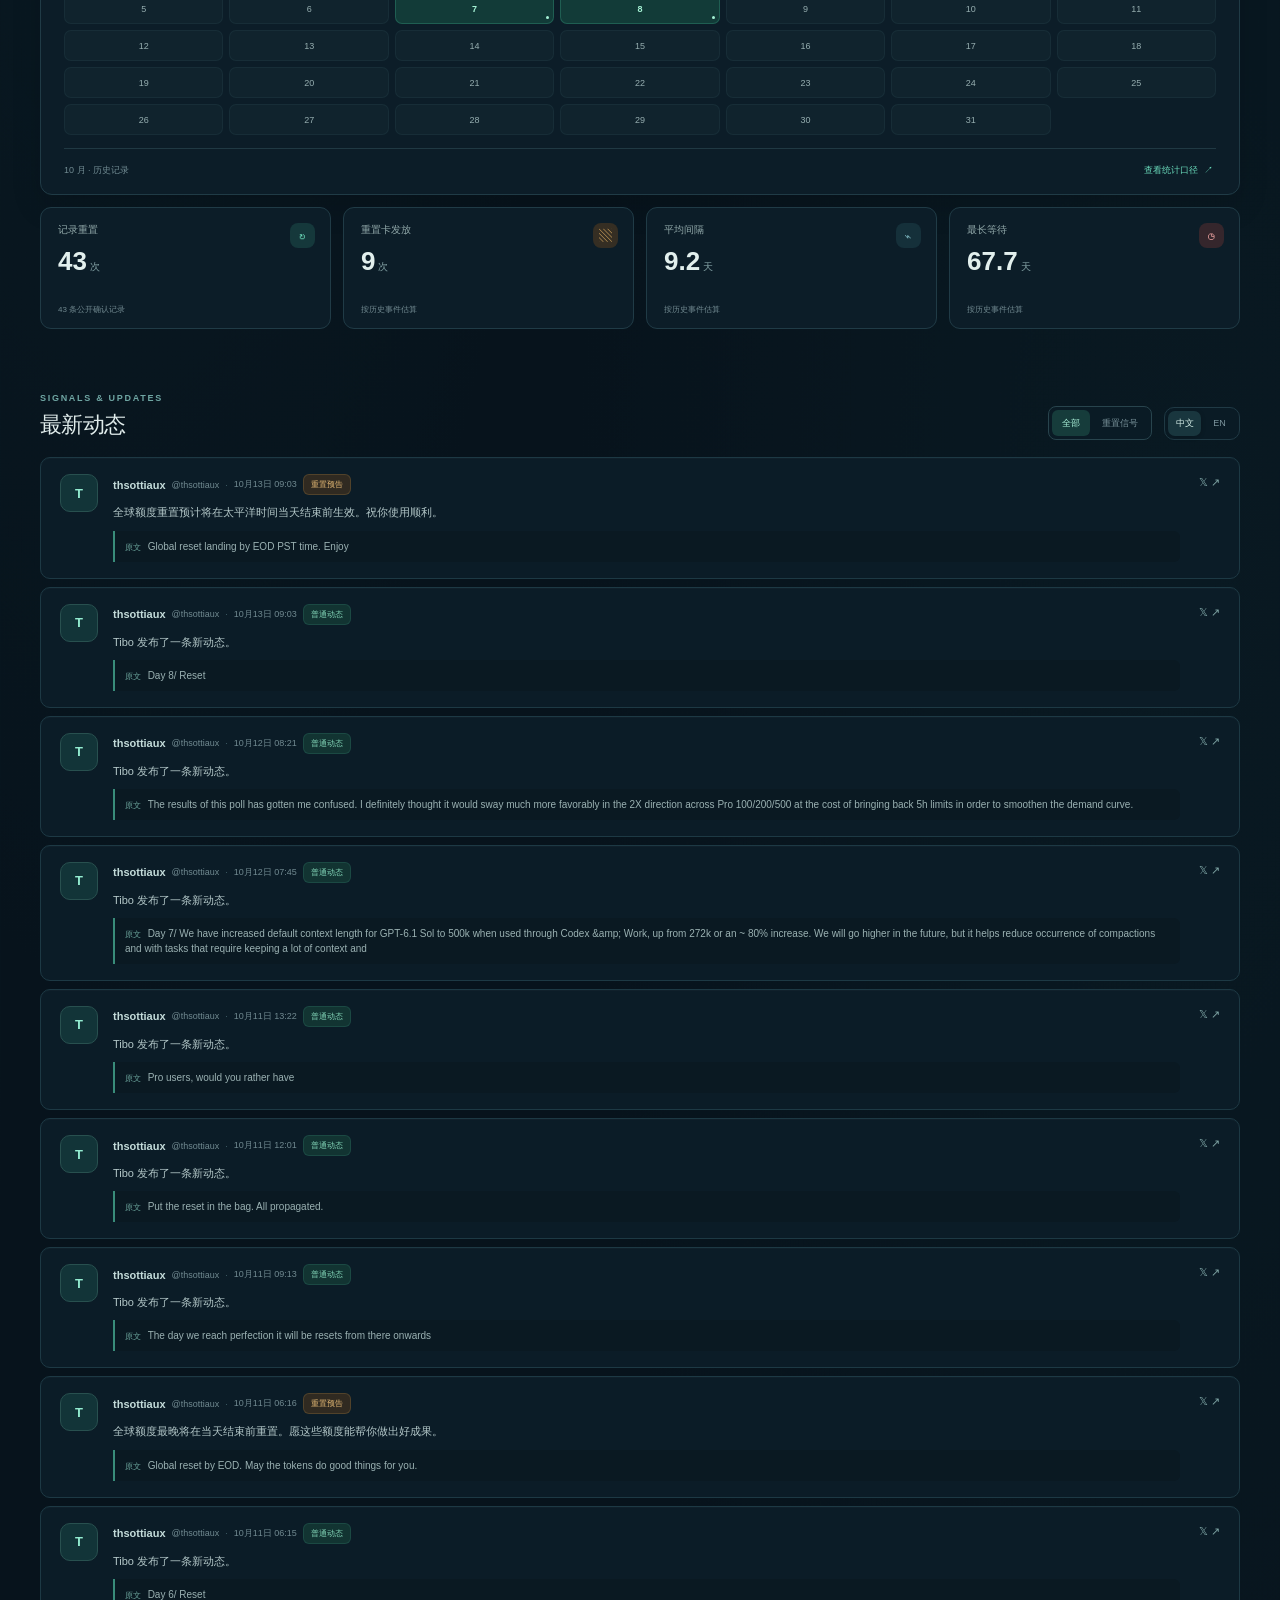
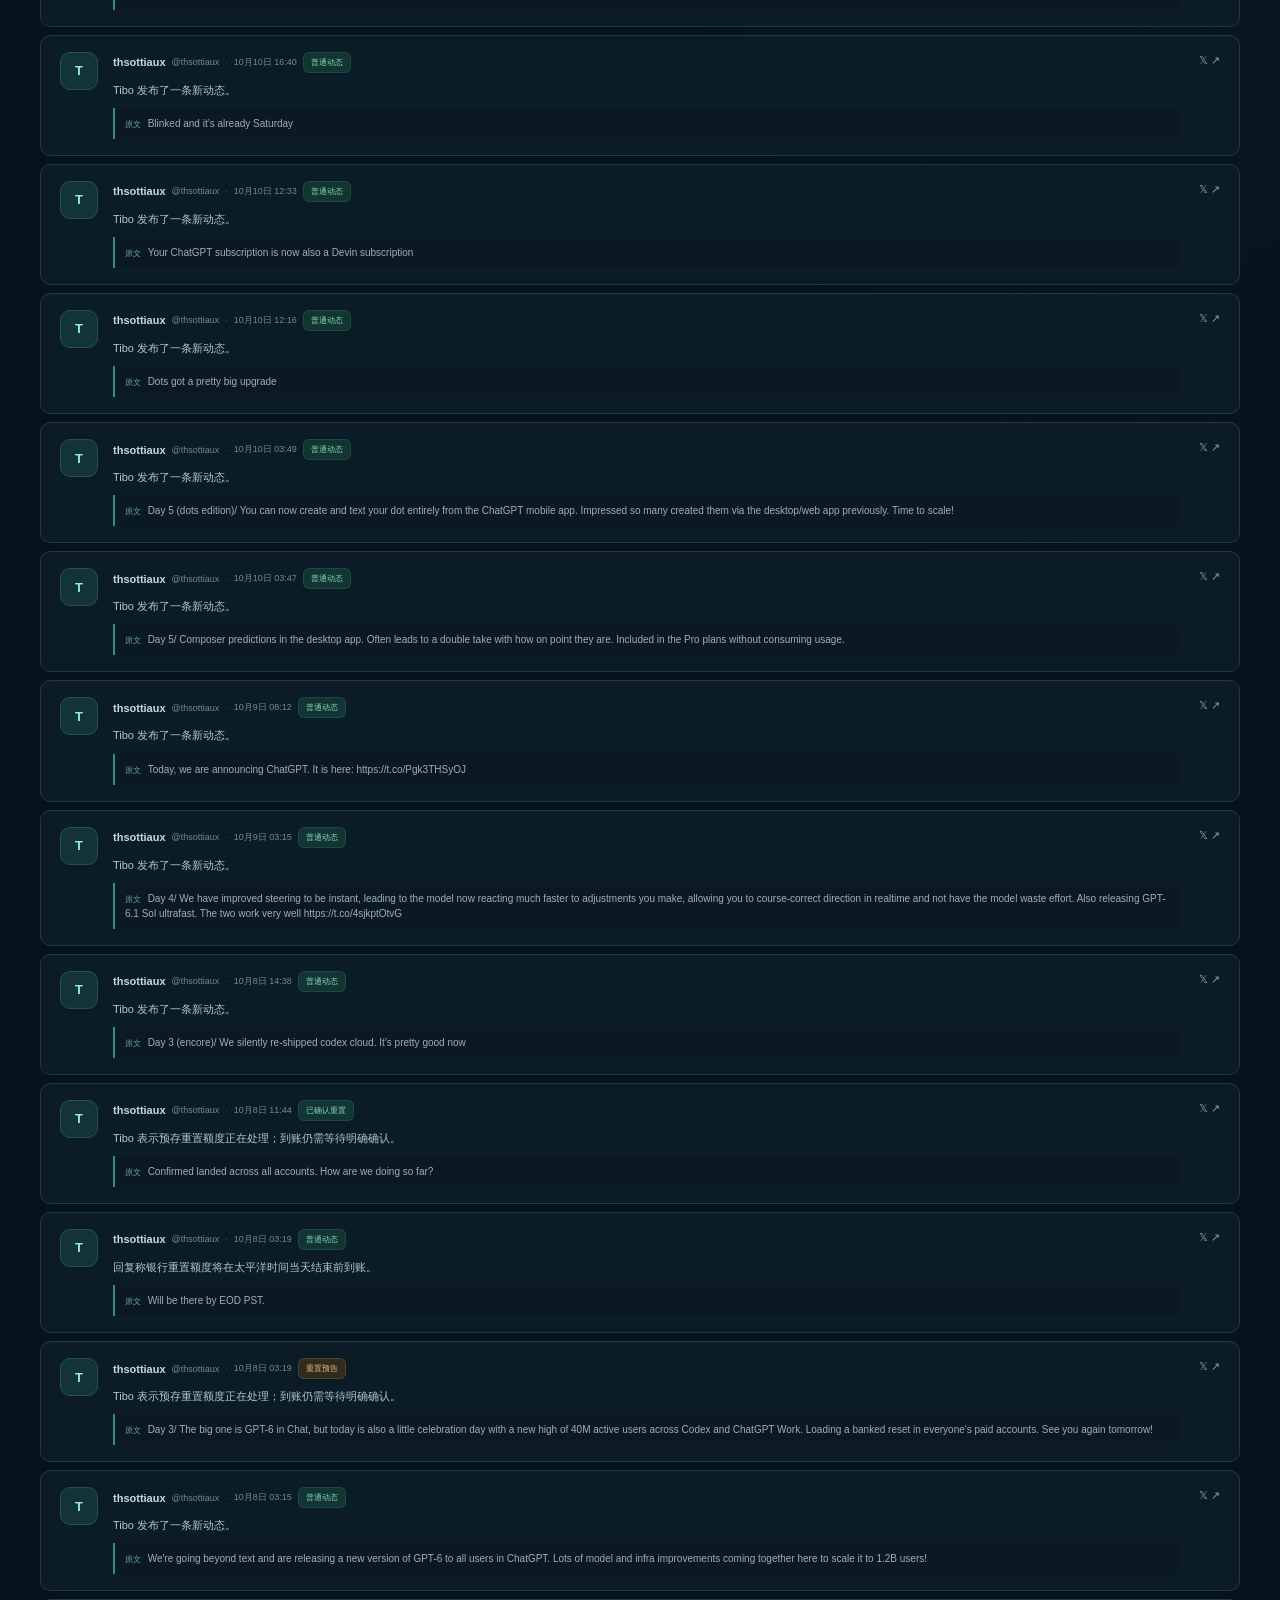
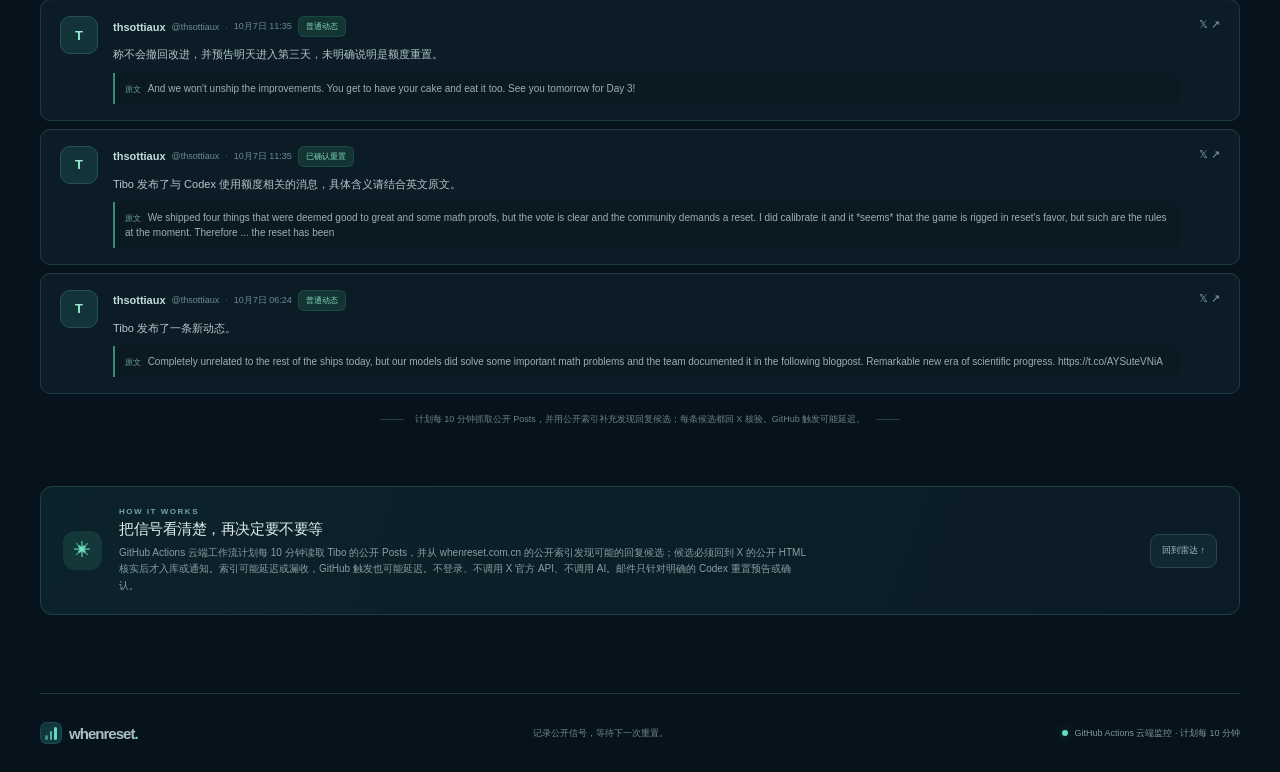
==== commit a93850e0: "Translate reset forecasts into Chinese alongside originals" ====
--- a/index.html
+++ b/index.html
@@ -52,7 +52,10 @@
           <h1 id="heroTitle" data-copy="heroTitle">正在读取监控数据</h1>
         <div class="hero-summary">
           <span class="summary-mark">↗</span>
-          <p id="heroSummary" data-copy="heroSummary">页面会读取 GitHub Actions 云端监控抓取的 Tibo 公开 Posts。</p>
+          <div class="hero-summary__content">
+            <p id="heroSummary" data-copy="heroSummary">页面会读取 GitHub Actions 云端监控抓取的 Tibo 公开 Posts。</p>
+            <p id="heroOriginal" class="hero-original" hidden></p>
+          </div>
         </div>
         <div class="hero-actions">
           <a class="button button--dark" href="https://x.com/thsottiaux" target="_blank" rel="noreferrer">
--- a/styles.css
+++ b/styles.css
@@ -69,7 +69,9 @@
 .hero-panel h1 { margin: 0 0 17px; color: #2d4034; font-family: 'Playfair Display', 'Noto Sans SC', serif; font-size: clamp(33px, 4vw, 45px); font-weight: 600; letter-spacing: -.045em; line-height: 1.18; }
 .hero-summary { display: flex; align-items: flex-start; gap: 11px; max-width: 625px; color: #627264; }
 .summary-mark { display: inline-flex; flex: 0 0 23px; justify-content: center; align-items: center; width: 23px; height: 23px; margin-top: 1px; border-radius: 7px; background: rgba(124, 150, 109, .13); color: #69815f; font-size: 13px; }
+.hero-summary__content { min-width: 0; }
 .hero-summary p { margin: 0; font-size: 13px; line-height: 1.75; }
+.hero-summary .hero-original { margin-top: 8px; padding-left: 10px; border-left: 2px solid rgba(105, 129, 95, .3); color: #899386; font-size: 10px; line-height: 1.6; overflow-wrap: anywhere; }
 .hero-actions { display: flex; align-items: center; gap: 17px; margin-top: 19px; }
 .button--dark { min-height: 39px; padding: 0 15px; background: #354a3d; color: #fbfcf7; box-shadow: 0 5px 12px rgba(45, 64, 52, .12); font-size: 12px; }
 .button--dark:hover { background: #293d31; box-shadow: 0 8px 16px rgba(45, 64, 52, .18); }
